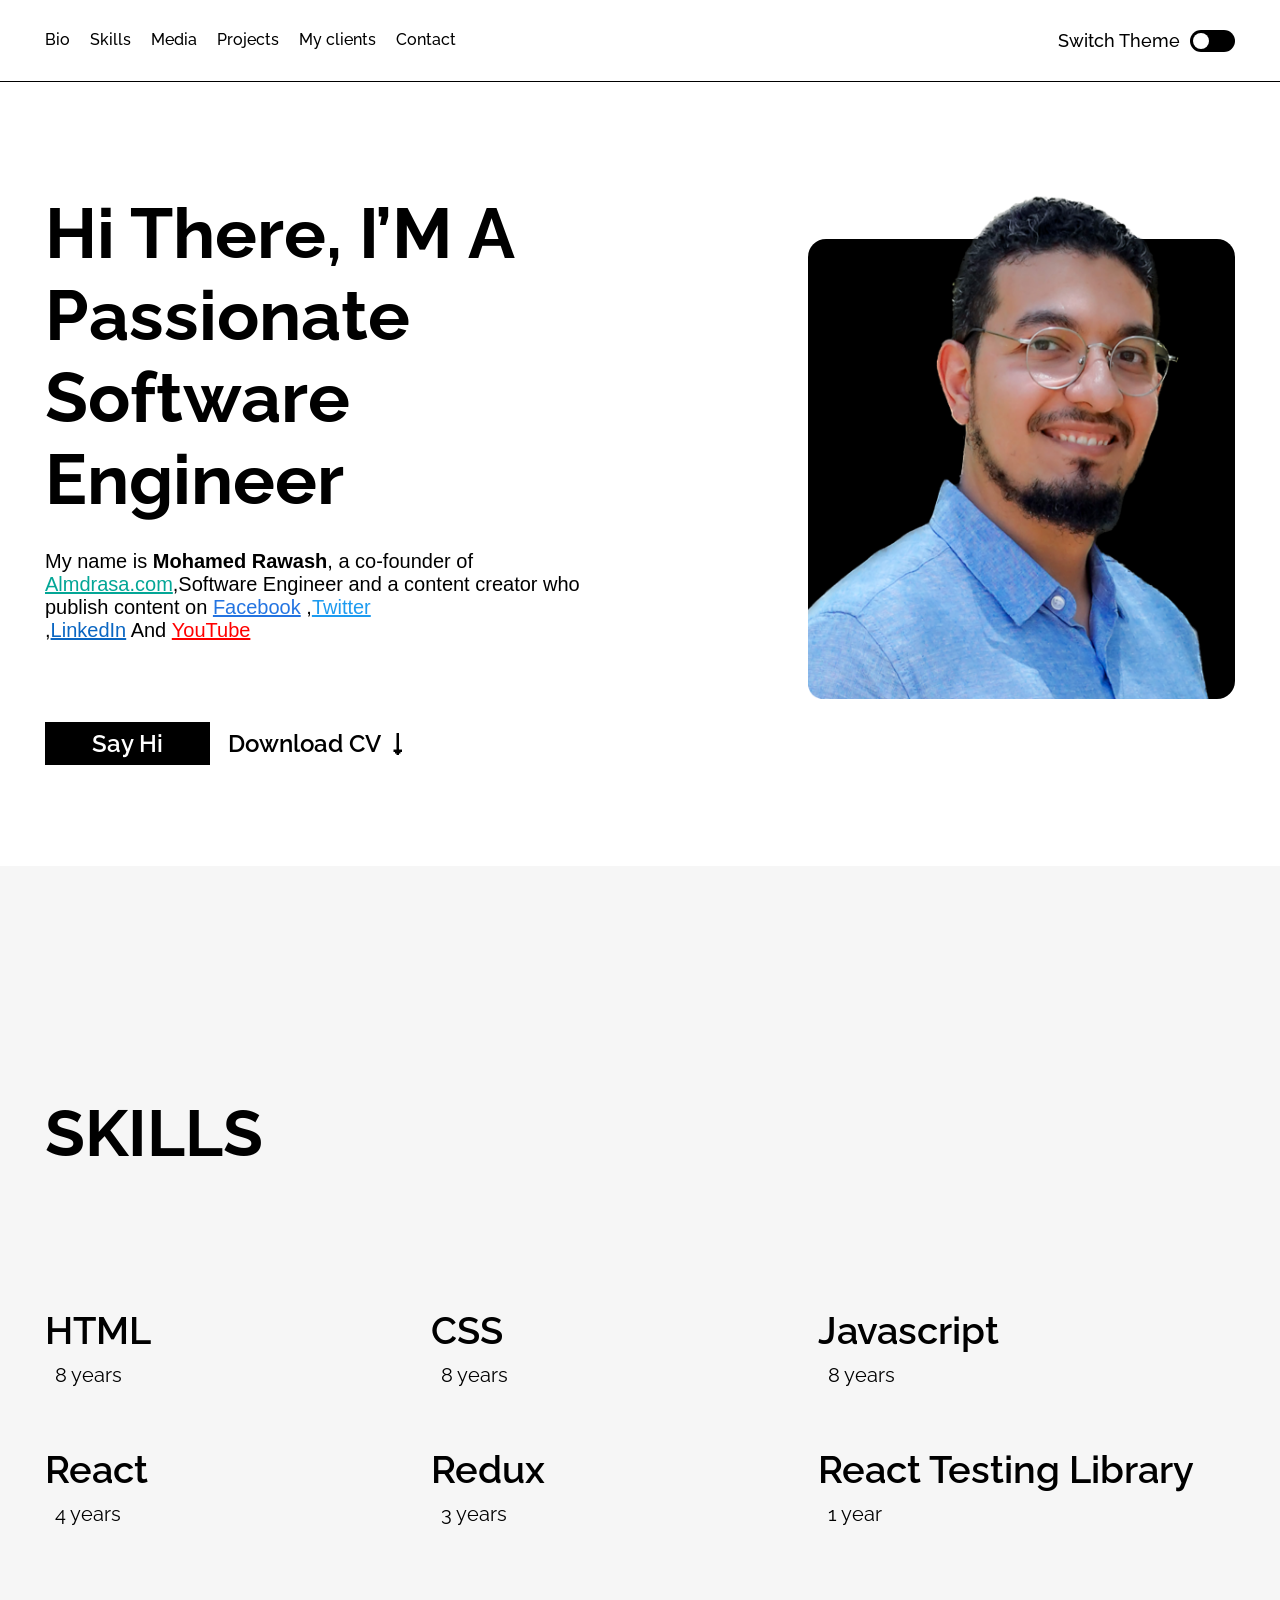
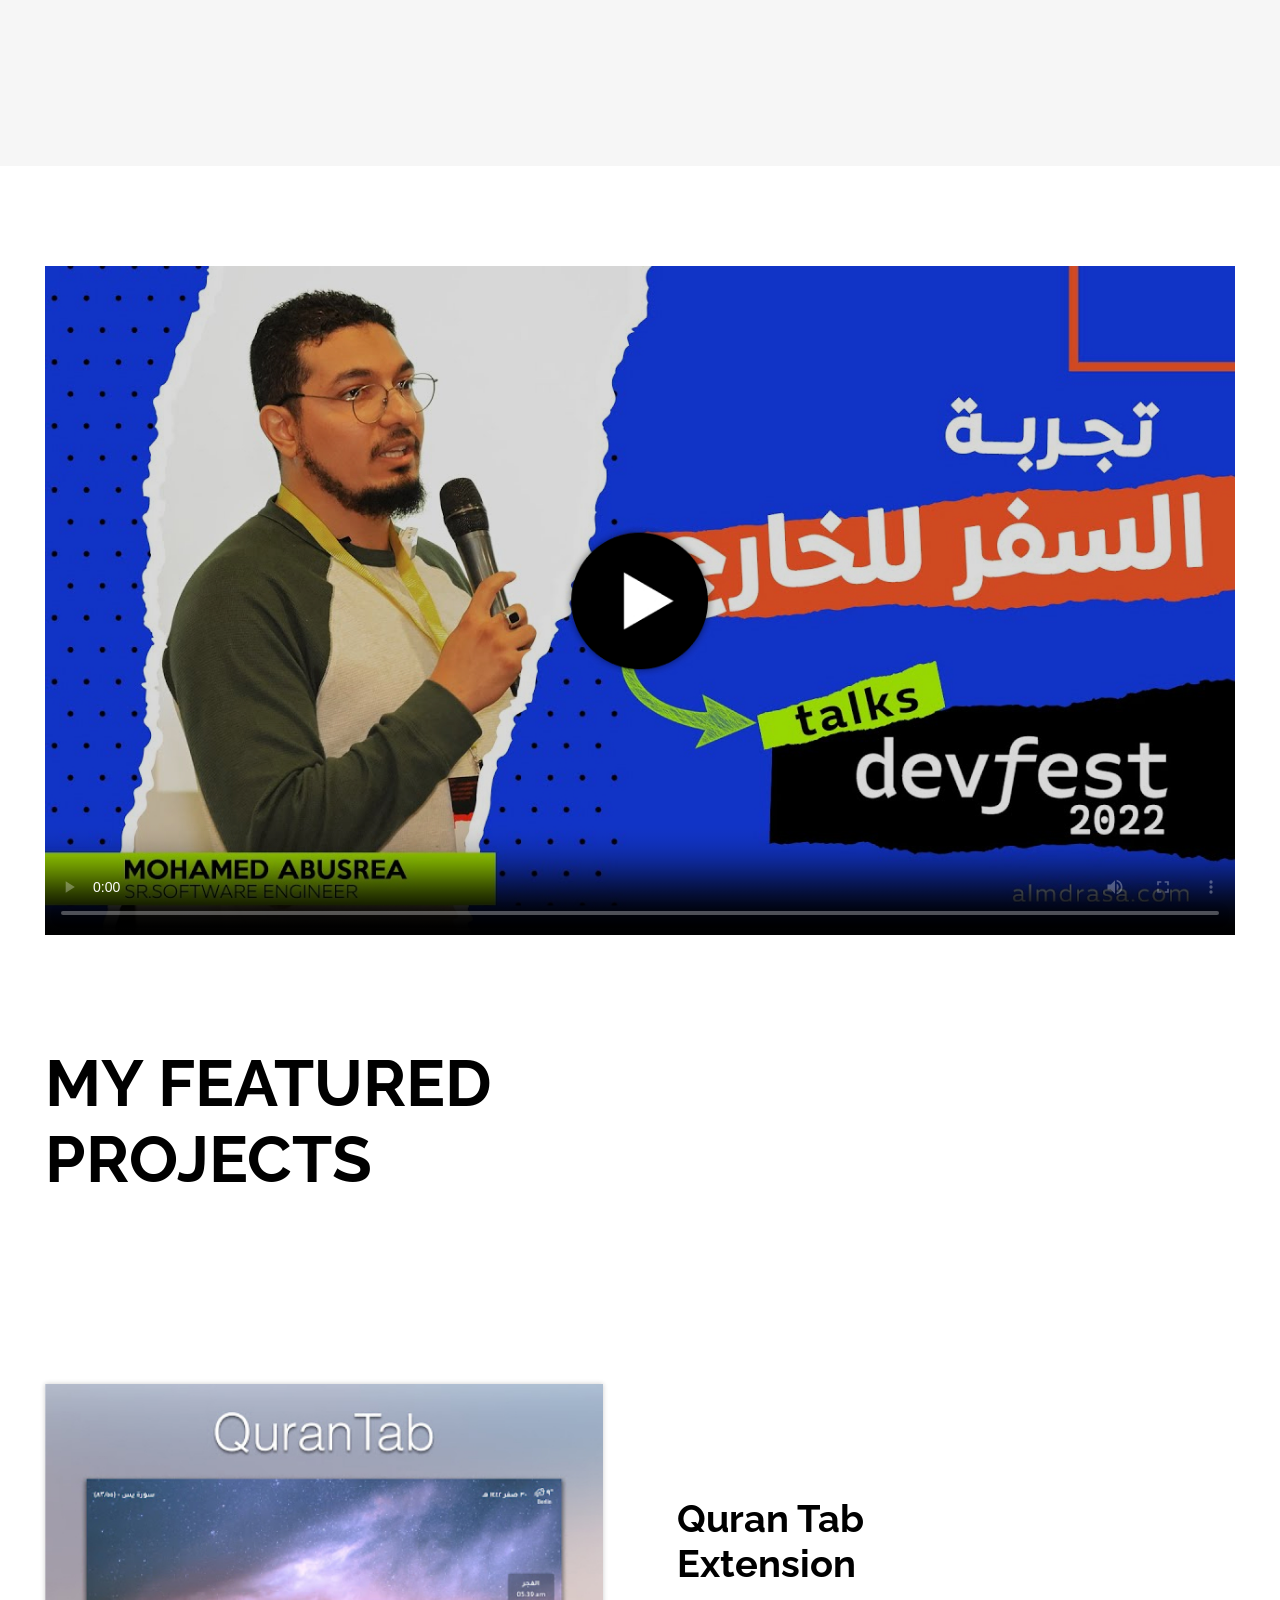
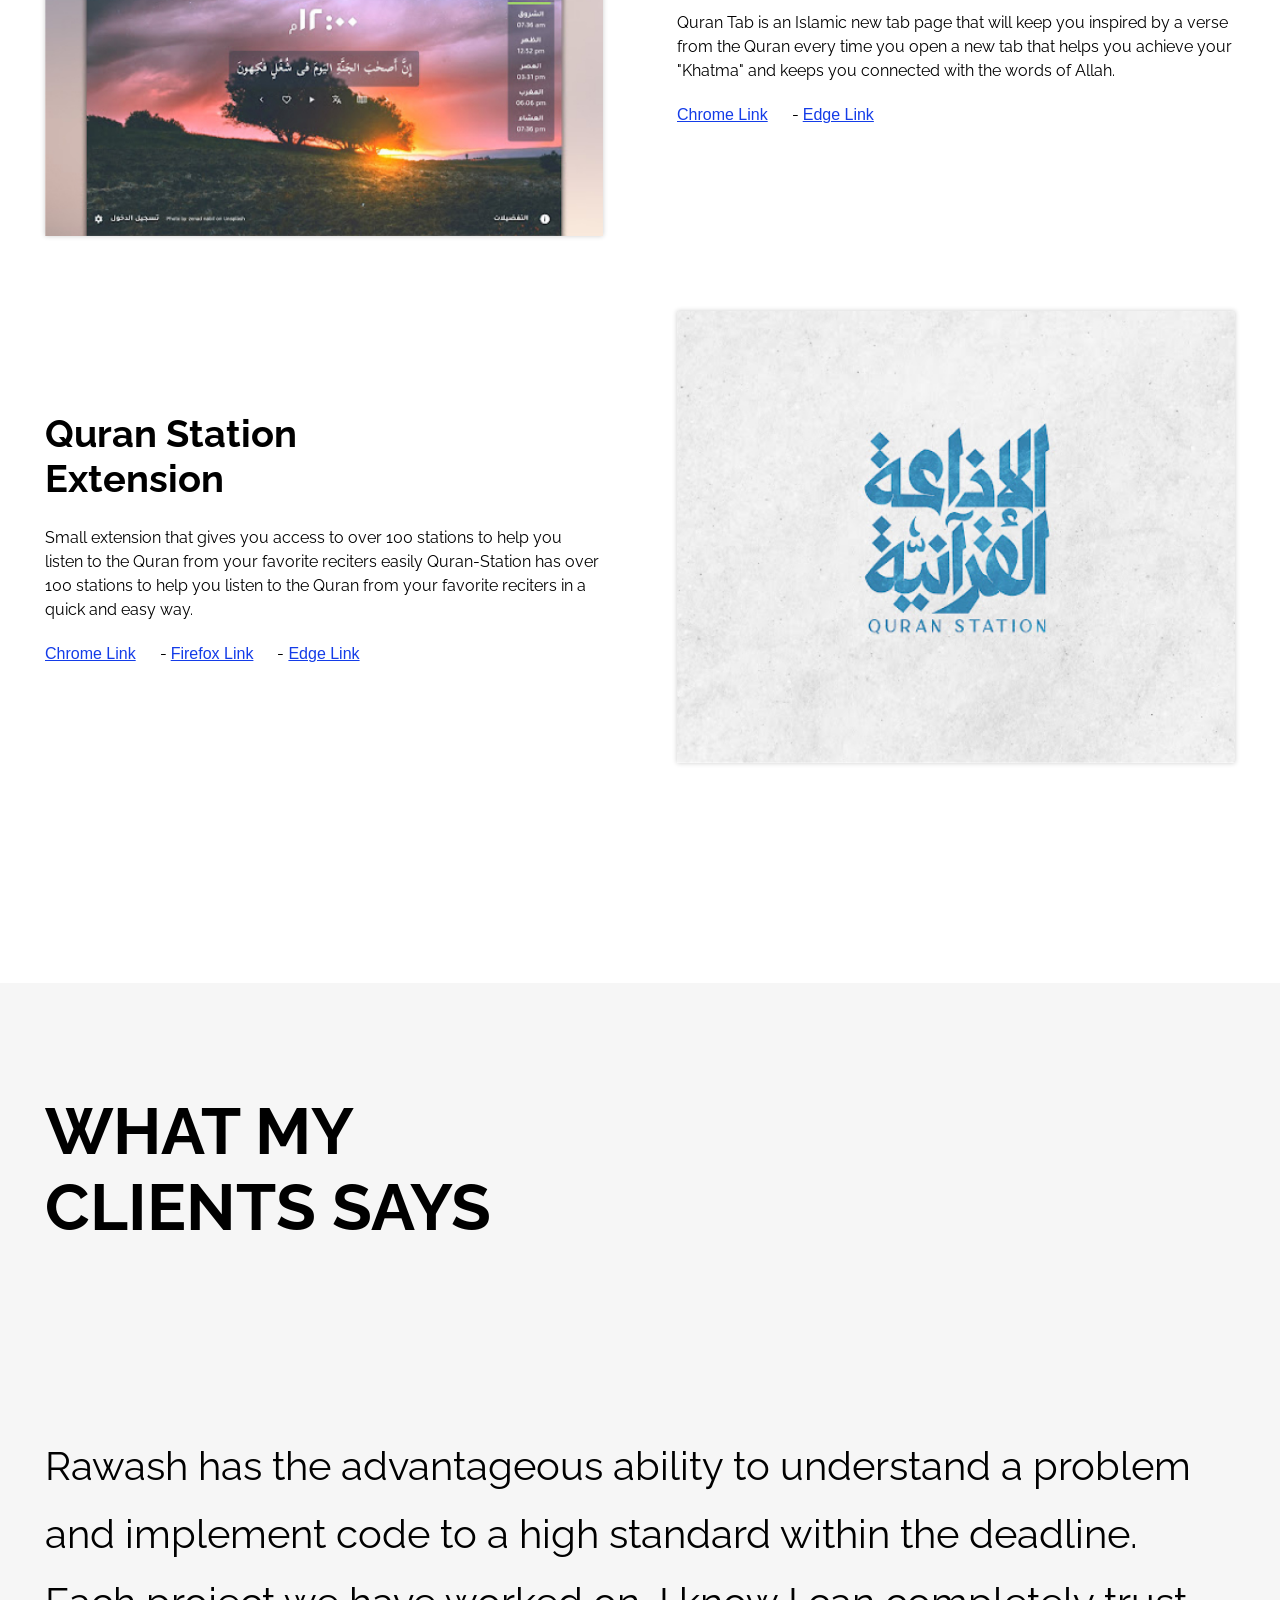
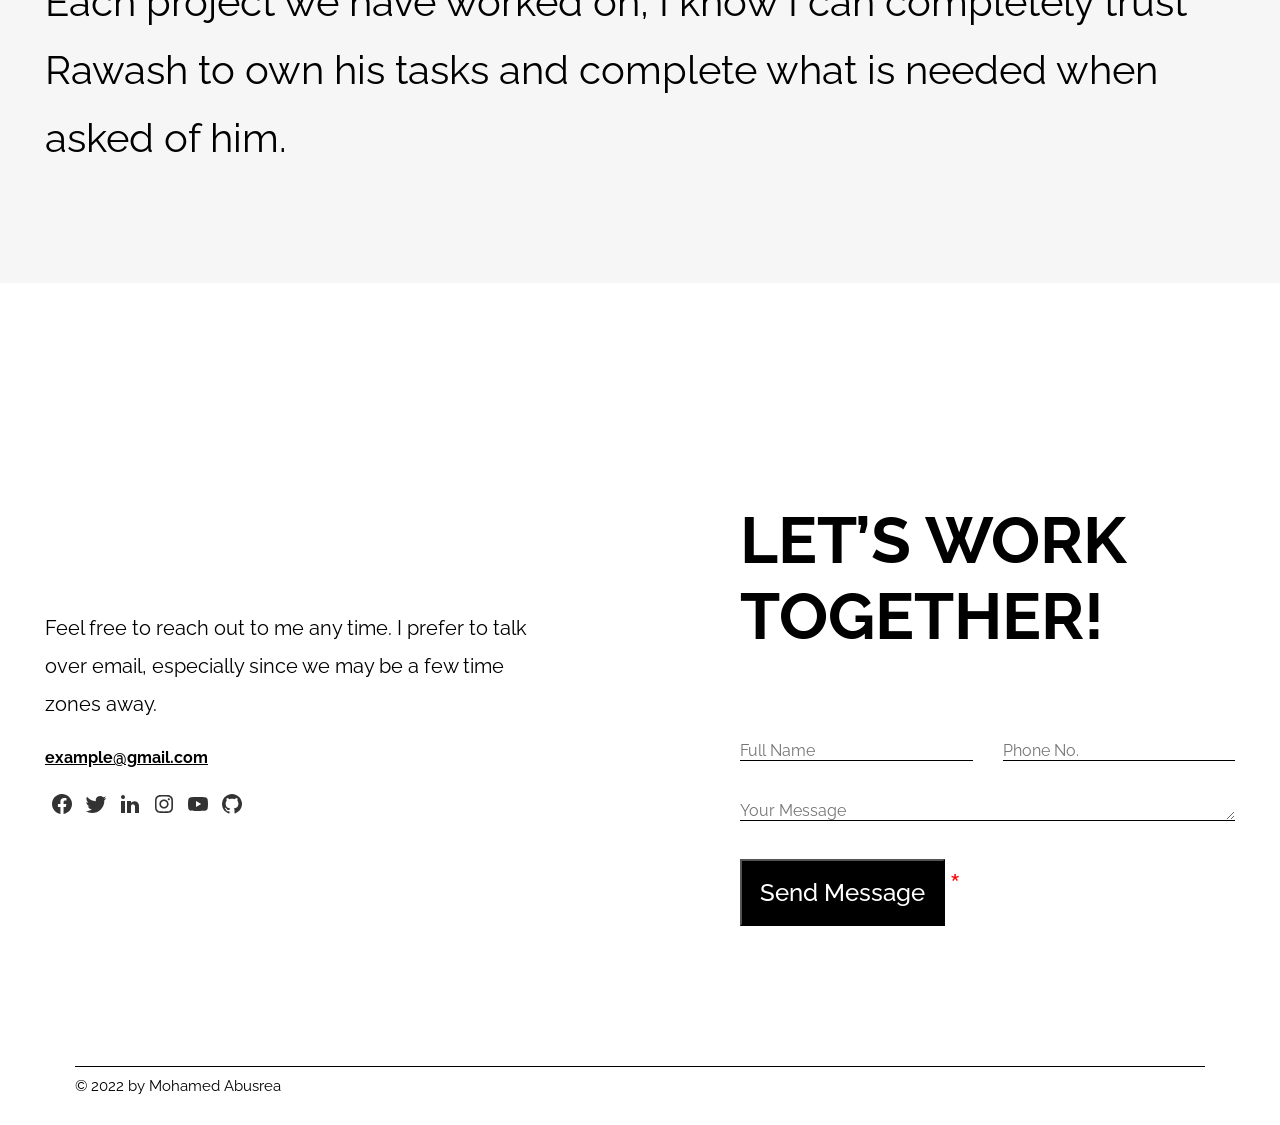
==== index.html @ 357a0545 "initialization" ====
<!doctype html>
<html lang="en">
  <head>
    <meta charset="UTF-8" />
    <meta name="viewport" content="width=device-width, initial-scale=1.0" />
    <title>Mohamed Rawash</title>

    <link rel="preconnect" href="https://fonts.googleapis.com" />
    <link rel="preconnect" href="https://fonts.gstatic.com" crossorigin />
    <link
      href="https://fonts.googleapis.com/css2?family=Raleway:ital,wght@0,100..900;1,100..900&display=swap"
      rel="stylesheet" />
    <link rel="stylesheet" href="./styles/style.css" />
  </head>
  <body>
    <div class="container">
      <video class="video-loop" autoplay loop muted>
        <source src="./video-loop.mp4" type="video/mp4" />
      </video>
      <header class="header">
        <label for="menu" class="burger-menu">
          <div class="burger-menu__bar"></div>
          <div class="burger-menu__bar"></div>
          <div class="burger-menu__bar"></div>
        </label>
        <input type="checkbox" class="burger-menu__checkbox" id="menu" />
        <nav class="navigation">
          <ul class="navigation__list">
            <li>
              <a href="#bio" class="navigation__link navigation__bio">Bio</a>
            </li>
            <li>
              <a href="#skills" class="navigation__link navigation__skills"
                >Skills</a
              >
            </li>
            <li>
              <a href="#media" class="navigation__link navigation__media"
                >Media</a
              >
            </li>
            <li>
              <a href="#Projects" class="navigation__link navigation__Projects"
                >Projects</a
              >
            </li>
            <li>
              <a href="#clients" class="navigation__link navigation__clients"
                >My clients</a
              >
            </li>
            <li>
              <a href="#contact" class="navigation__link navigation__contact"
                >Contact</a
              >
            </li>
          </ul>
        </nav>
        <div class="toggle">
          <h3 class="toggle__title">Switch Theme</h3>
          <input
            type="checkbox"
            name="toggle checkbox"
            id="toggle"
            class="toggle__checkbox" />
          <label
            for="toggle"
            class="toggle__label toggle__label--dark toggle__label--light"></label>
        </div>
      </header>
      <section class="bio section" id="bio">
        <div class="bio__data">
          <h1 class="bio__heading">
            Hi There, I’M A Passionate Software Engineer
          </h1>
          <p class="bio__objective">
            My name is <span class="bio__name">Mohamed Rawash</span>, a
            co-founder of
            <a
              href="https://almdrasa.com/"
              class="bio__almdrasa"
              target="_blank"
              >Almdrasa.com</a
            >,Software Engineer and a content creator who publish content on
            <a
              href="https://www.facebook.com/m.abusrea"
              class="bio__facebook"
              target="_blank"
              >Facebook</a
            >
            ,<a
              href="https://x.com/mohamed_abusrea"
              class="bio__twitter"
              target="_blank"
              >Twitter</a
            >
            <br />
            ,<a
              href="https://www.linkedin.com/in/mohamedabusrea/"
              class="bio__linkedin"
              target="_blank"
              >LinkedIn</a
            >
            And
            <a
              href="https://www.youtube.com/@FathyAndAbusrea"
              class="bio__youtube"
              target="_blank"
              >YouTube</a
            >
          </p>

          <a href="#contact" class="bio__links Say-Hi-link">Say Hi</a>
          <a
            href="./mohamedAbusreaResume.pdf"
            class="bio__links Download-link"
            target="_blank"
            >Download CV <span class="bio__arrow">⭣</span></a
          >
        </div>
        <div class="bio__pic-content">
          <img
            src="./images/personal-pic.png"
            alt="image of Mohamed Rawash"
            class="bio__pic" />
        </div>
      </section>

      <section class="skills section section--with-bg" id="skills">
        <h2 class="h2-heading">Skills</h2>
        <ul class="skills__list">
          <li class="skills__item">
            <h2 class="skills__title">HTML</h2>
            <span class="skills__years">8 years</span>
          </li>
          <li class="skills__item">
            <h2 class="skills__title">CSS</h2>
            <span class="skills__years">8 years</span>
          </li>
          <li class="skills__item">
            <h2 class="skills__title">Javascript</h2>
            <span class="skills__years">8 years</span>
          </li>
          <li class="skills__item">
            <h2 class="skills__title">React</h2>
            <span class="skills__years">4 years</span>
          </li>
          <li class="skills__item">
            <h2 class="skills__title">Redux</h2>
            <span class="skills__years">3 years</span>
          </li>
          <li class="skills__item">
            <h2 class="skills__title">React Testing Library</h2>
            <span class="skills__years">1 year</span>
          </li>
        </ul>
      </section>
      <section class="section media section" id="media">
        <video class="media__video" poster="./images/thumbnail.jpg" controls>
          <source src="./video.mp4" type="video/mp4" />
        </video>
      </section>
      <section class="Projects section" id="Projects">
        <h2 class="h2-heading">
          MY FEATURED <br />
          PROJECTS
        </h2>
        <div class="Projects__main">
          <img
            class="Projects__img"
            src="./images/project-1.jpg"
            alt="Quraan Tab Extention" />
          <div class="Projects__data">
            <h2 class="h3-heading">
              Quran Tab <br />
              Extension
            </h2>
            <p class="Projects__description">
              Quran Tab is an Islamic new tab page that will keep you inspired
              by a verse from the Quran every time you open a new tab that helps
              you achieve your "Khatma" and keeps you connected with the words
              of Allah.
            </p>
            <a
              href="https://bit.ly/qt-chrome"
              class="Projects__link"
              target="_blank"
              >Chrome Link</a
            >
            <span>-</span>
            <a
              href="https://bit.ly/qt-edge"
              class="Projects__link"
              target="_blank"
              >Edge Link</a
            >
          </div>

          <div class="Projects__data">
            <h2 class="h3-heading">
              Quran Station <br />
              Extension
            </h2>
            <p class="Projects__description">
              Small extension that gives you access to over 100 stations to help
              you listen to the Quran from your favorite reciters easily
              Quran-Station has over 100 stations to help you listen to the
              Quran from your favorite reciters in a quick and easy way.
            </p>
            <a
              href="https://bit.ly/qs-chrome"
              class="Projects__link"
              target="_blank"
              >Chrome Link</a
            >
            <span>-</span>
            <a
              href="https://addons.mozilla.org/en-US/firefox/addon/quran-station/"
              class="Projects__link"
              target="_blank"
              >Firefox Link</a
            >
            <span>-</span>
            <a
              href="https://bit.ly/quran-station-edge"
              class="Projects__link"
              target="_blank"
              >Edge Link</a
            >
          </div>
          <img
            class="Projects__img"
            src="./images/project-2.jpg"
            alt="Quraan Station Extention" />
        </div>
      </section>
      <section id="clients" class="clients section section--with-bg">
        <h2 class="h2-heading">What My<br />Clients Says</h2>

        <div class="clients__opinions">
          <div class="clients__wrapper">
            <p class="clients__opinion">
              Rawash has the advantageous ability to understand a problem and
              implement code to a high standard within the deadline. Each
              project we have worked on, I know I can completely trust Rawash to
              own his tasks and complete what is needed when asked of him.
            </p>
            <p class="clients__opinion">
              Mohamed will patiently listen to you and give you his own Ideas as
              well, and in the end, he comes up with something completely
              different from what you’re expecting, but the good news is, you’ll
              always love it.
            </p>
            <p class="clients__opinion">
              I had a chance to work closely with Mohamed as a direct manager
              from hist first day at DeliveryHero until my last day there
              (6+months). Mohamed's biggest strengths that I admire are taking
              initiatives on personal and team level, and driving them.
            </p>
          </div>
        </div>
      </section>
      <section id="contact" class="contact section">
        <div>
          <p class="contact__description">
            Feel free to reach out to me any time. I prefer to talk over email,
            especially since we may be a few time zones away.
          </p>
          <a href="mailto:example@gmail.com" class="contact__email"
            >example@gmail.com</a
          >

          <div class="contact__socials">
            <a
              href="https://www.facebook.com/m.abusrea"
              class="contact__social facebook"
              target="_blank">
              <img
                src="./images/brand/facebook.svg"
                alt="icon of facebook" /></a
            ><a
              href="https://x.com/mohamed_abusrea"
              class="contact__social twitter"
              target="_blank">
              <img src="./images/brand/twitter.svg" alt="icon of twitter" /></a
            ><a
              href="https://www.linkedin.com/in/mohamedabusrea/"
              class="contact__social linkedin"
              target="_blank">
              <img
                src="./images/brand/LinkedIn.svg"
                alt="icon of Linked in" /></a
            ><a href="" class="contact__social instagram" target="_blank">
              <img
                src="./images/brand/instagram.svg"
                alt="icon of instagram" /></a
            ><a
              href="https://www.youtube.com/@FathyAndAbusrea"
              class="contact__social youtube"
              target="_blank">
              <img src="./images/brand/youtube.svg" alt="icon of youtube" /></a
            ><a href="" class="contact__social github" target="_blank">
              <img src="./images/brand/github.svg" alt="icon of github" />
            </a>
          </div>
        </div>
        <div class="contact__formContent">
          <h2 class="h2-heading">Let’s Work<br />Together!</h2>
          <form action="result.html">
            <div class="contact__inputs">
              <input
                class="contact__input"
                type="text"
                placeholder="Full Name"
                required
                name="fullname" />
              <input
                class="contact__input"
                type="tel"
                placeholder="Phone No."
                pattern="[0-9]{3}-[0-9]{2}-[0-9]{3}"
                required
                name="telephone" />
            </div>
            <textarea
              class="contact__input contact__textarea"
              name="description"
              id="description"
              rows="1"
              placeholder="Your Message"
              required></textarea>
            <input class="contact__button" type="submit" value="Send Message" />
          </form>
        </div>
      </section>
      <footer class="footer">© 2022 by Mohamed Abusrea</footer>
    </div>
  </body>
</html>
---- styles/style.css ----
:root{font-size:62.5%;--container-width: 119rem;--gutter: 2rem;--color-black: #000;--color-white: #fff;--color-blue: #2374e1;--color-light-blue: #1d9bf0;--color-dark-blue: #0a66c2;--color-darker-blue: #143ce8;--color-red: #ff0000;--color-green: #03a696;--color-grey: #f6f6f6;--color-dark-green: #42959b;--color-background: var(--color-white);--color-text: var(--color-black);--color-box-img: var(--color-black);--color-link-bg: var(--color-black);--color-input-border: var(--color-black);--font-family-raleway: "Raleway", sans-serif;--font-family-poppins: "Poppins", sans-serif;--font-weight-regular: 400;--font-weight-medium: 500;--font-weight-semi-bold: 600;--font-weight-bold: 700;--font-size-70: 7rem;--font-size-65: 6.5rem;--font-size-40: 4rem;--font-size-38: 3.8rem;--font-size-24: 2.4rem;--font-size-22: 2.2rem;--font-size-20: 2rem;--font-size-18: 1.8rem;--font-size-15: 1.5rem;--transition-timing: 0.3s}*{margin:0;padding:0;font:inherit}*,*::before,*::after{box-sizing:border-box}a{color:inherit;display:inline-block}button{background-color:rgba(0,0,0,0);border:none;cursor:pointer;border:0}ol,ul{list-style:none}html{scroll-behavior:smooth;scroll-padding-top:11rem}body,[type=submit]{font-size:1.6rem;font-family:var(--font-family-raleway);background-color:var(--color-background);color:var(--color-text)}.container{display:grid;row-gap:11rem;margin:0 auto;max-width:calc(var(--container-width) + var(--gutter)*2);padding-inline:var(--gutter)}.video-loop{position:fixed;top:0;left:0;min-width:100%;min-height:100%;opacity:.08;z-index:-1}.section{display:grid;grid-template-columns:repeat(2, auto);align-items:start;row-gap:10rem}.section--with-bg{padding:11rem 0;margin:11rem 0}.section--with-bg::before{content:"";position:absolute;height:100%;width:100vw;background-color:var(--color-grey);justify-self:center;z-index:-1}.h2-heading{font-size:var(--font-size-65);font-weight:var(--font-weight-bold);grid-column:1/-1;margin-bottom:8.7rem;text-transform:uppercase}.h3-heading{font-size:var(--font-size-38);font-weight:var(--font-weight-bold);margin-bottom:2.5rem}.header{position:sticky;top:0;padding:3rem 0;display:flex;justify-content:center;z-index:1}.header::before{content:"";position:absolute;width:100vw;height:100%;top:0;border-bottom:.1rem solid var(--color-input-border);background-color:var(--color-background);z-index:-1}.navigation{transition:var(--transition-timing)}.navigation__list{display:flex;gap:2rem}.navigation__link:link,.navigation__link:visited{text-decoration:none;color:var(--color-text);font-weight:var(--font-weight-medium)}.navigation__link:hover,.navigation__link:active{text-decoration:underline;color:var(--color-text)}.container:has(#bio:target) .navigation__bio,.container:has(#skills:target) .navigation__skills,.container:has(#media:target) .navigation__media,.container:has(#Projects:target) .navigation__Projects,.container:has(#clients:target) .navigation__clients,.container:has(#contact:target) .navigation__contact{color:var(--color-blue);font-weight:var(--font-weight-bold);text-decoration:underline}.burger-menu__checkbox{display:none}.toggle{display:flex;gap:1rem;margin-left:auto}.toggle__title{font-size:var(--font-size-18);font-weight:var(--font-weight-medium)}.toggle__checkbox{display:none}.toggle__label{background-color:var(--color-black);position:relative;display:block;border-radius:1.5rem;width:4.5rem;height:2.2rem;cursor:pointer;padding:.3rem .4rem;transition:.3s}.toggle__label::after{content:"";display:block;position:absolute;width:1.6rem;height:1.6rem;border-radius:50%;background-color:var(--color-white);top:.3rem;left:.3rem;transition:.3s}.toggle__checkbox:checked+.toggle__label{background-color:var(--color-dark-green)}.toggle__checkbox:checked+.toggle__label::after{transform:translateX(2.1rem);background-color:var(--color-green)}.bio{gap:7.4rem;grid-template-columns:repeat(2, 1fr)}.bio__heading{font-size:var(--font-size-70);font-weight:var(--font-weight-bold)}.bio__objective{font-weight:var(--font-weight-regular);font-family:var(--font-family-poppins);font-size:var(--font-size-20);margin:3rem 0 8rem}.bio__name{font-weight:var(--font-weight-semi-bold)}.bio__almdrasa{color:var(--color-green)}.bio__facebook{color:var(--color-blue)}.bio__linkedin{color:var(--color-dark-blue)}.bio__twitter{color:var(--color-light-blue)}.bio__youtube{color:var(--color-red)}.bio__links{font-size:2.4rem;font-weight:var(--font-weight-semi-bold);text-decoration:none}.Say-Hi-link{background-color:var(--color-link-bg);color:var(--color-white);padding:.7rem 4.7rem}.Download-link{padding:.7rem 0rem;margin-inline-start:1.4rem}@keyframes jump{0%{transform:translateY(0.5rem)}35%{transform:translateY(-0.5rem)}70%{transform:translateY(0)}100%{transform:translateY(0)}}.bio__arrow{display:inline-block;animation:jump 1s infinite alternate ease-in-out}.bio__pic-content{display:flex;position:relative;align-items:flex-end;justify-self:end}.bio__pic-content::before{content:"";position:absolute;background-color:var(--color-box-img);width:100%;height:46rem;border-radius:1.8rem;z-index:-1}.bio__pic{width:42.7rem}.skills__list{display:grid;grid-template-columns:repeat(3, 1fr);row-gap:5rem}.skills__title{font-size:var(--font-size-38);font-weight:var(--font-weight-semi-bold)}.skills__years{display:inline-block;font-size:var(--font-size-20);margin:1rem}.skills{row-gap:5rem;align-items:center}.media{align-items:center;justify-content:center}.media__video{max-width:100%}.Projects__main{display:grid;grid-template-columns:repeat(2, 1fr);-moz-column-gap:7.4rem;column-gap:7.4rem;row-gap:7.5rem}.Projects__img{box-shadow:0 0 .5rem rgba(0,0,0,.2);max-width:100%}.Projects__data{align-self:center}.Projects__description{line-height:1.5}.Projects__link{font-family:var(--font-family-poppins);font-weight:var(--font-weight-medium);color:var(--color-darker-blue);margin-top:2.3rem}.Projects__link::after{content:"";display:inline-block;height:1.4rem;width:1.4rem;background-image:url(./images/external-icon.png);background-size:contain;margin-left:.6rem}.clients{align-items:center}.clients__opinions{grid-column:1/-1;font-size:var(--font-size-40);line-height:1.7}.clients__wrapper{display:flex;overflow-x:auto;scroll-snap-type:x mandatory}.clients__opinion{flex-basis:100%;flex-shrink:0;scroll-snap-align:start}.contact{grid-template-columns:repeat(2, 1fr);-moz-column-gap:20rem;column-gap:20rem;align-items:center}.contact__description{font-size:var(--font-size-20);line-height:1.9}.contact__email{font-weight:var(--font-weight-bold);margin:2.5rem 0}.contact__social{transition:var(--transition-timing);margin:0 .5rem}.contact__social:hover{transform:scale(1.2)}.contact__inputs{display:flex;gap:3rem}.contact__input{border:0;outline:0;background:rgba(0,0,0,0);border-bottom:.1rem solid var(--color-input-border);flex:1}.contact__textarea{width:100%;margin-top:4rem}.contact__button{background-color:var(--color-link-bg);color:var(--color-white);padding:1.7rem 1.8rem;font-weight:var(--font-weight-medium);font-size:var(--font-size-24);margin-top:3.4rem}form:invalid::after{content:"*";font-size:var(--font-size-38);color:var(--color-red)}.footer{border-top:.1rem solid #000;margin:3rem;padding-top:1rem;font-size:var(--font-size-15)}html:has(.toggle__checkbox:checked){--color-background: var(--color-black);--color-text: var(--color-white);--color-box-img: var(--color-green);--color-link-bg: var(--color-green);--color-grey: #080808;--color-input-border: var(--color-white)}@media(max-width: 1000px){html{font-size:8px}.header::before{left:calc(var(--gutter)*-1);width:calc(100% + var(--gutter)*2)}}@media(max-width: 800px){.container{row-gap:8rem}.section{grid-template-columns:1fr}.bio__pic-content{grid-row:1;justify-self:center;margin-bottom:4rem}.skills__list{grid-template-columns:repeat(2, 1fr)}.Projects__main{grid-template-columns:1fr;row-gap:6rem;justify-items:center}.Projects__data:nth-of-type(2){order:1}.clients__opinions{font-size:var(--font-size-24)}.contact__formContent{order:-1}.header::before{left:calc(var(--gutter)*-1);width:calc(100% + var(--gutter)*2)}}@media(max-width: 500px){.header{padding:0}.header::before{z-index:0}.bio__pic{width:100%}.header::before{left:calc(var(--gutter)*-1);width:calc(100% + var(--gutter)*2)}.burger-menu{display:flex;flex-direction:column;cursor:pointer;gap:.75rem;z-index:0;align-self:center}.burger-menu__bar{height:.3rem;width:4.375rem;background-color:var(--color-text);transition:var(--transition-timing)}.header:has(.burger-menu__checkbox:checked) .burger-menu__bar:nth-child(1){transform:translateY(10px) rotate(40deg)}.header:has(.burger-menu__checkbox:checked) .burger-menu__bar:nth-child(2){opacity:0;visibility:hidden}.header:has(.burger-menu__checkbox:checked) .burger-menu__bar:nth-child(3){transform:translateY(-10px) rotate(-41deg)}.burger-menu__checkbox:checked+.navigation{top:100%;background-color:var(--color-grey)}.navigation{position:absolute;left:calc(var(--gutter)*-1);width:calc(100% + var(--gutter)*2);background-color:var(--color-background);top:0;padding:3rem 0;border-bottom:.1rem solid var(--color-text);z-index:-1}.navigation__list{justify-content:center}.toggle{padding:3rem 0;z-index:1}}/*# sourceMappingURL=style.css.map */
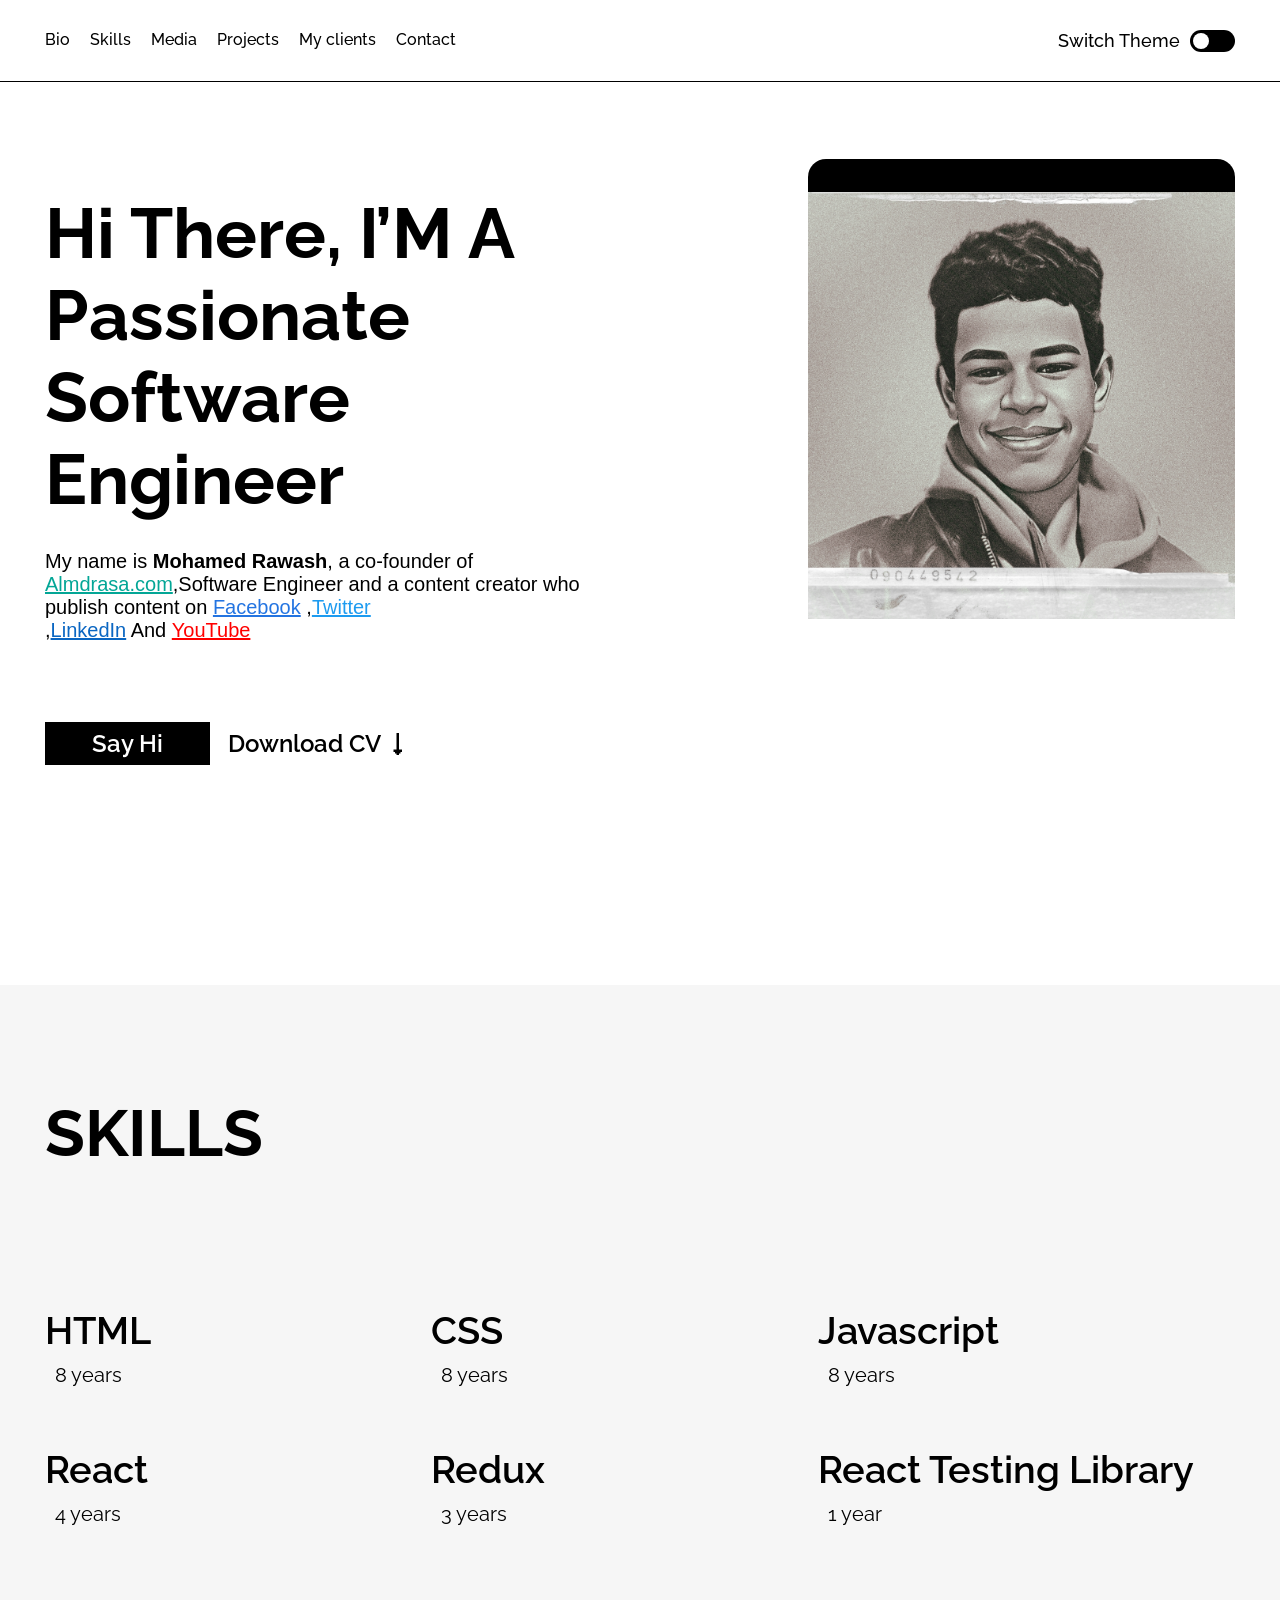
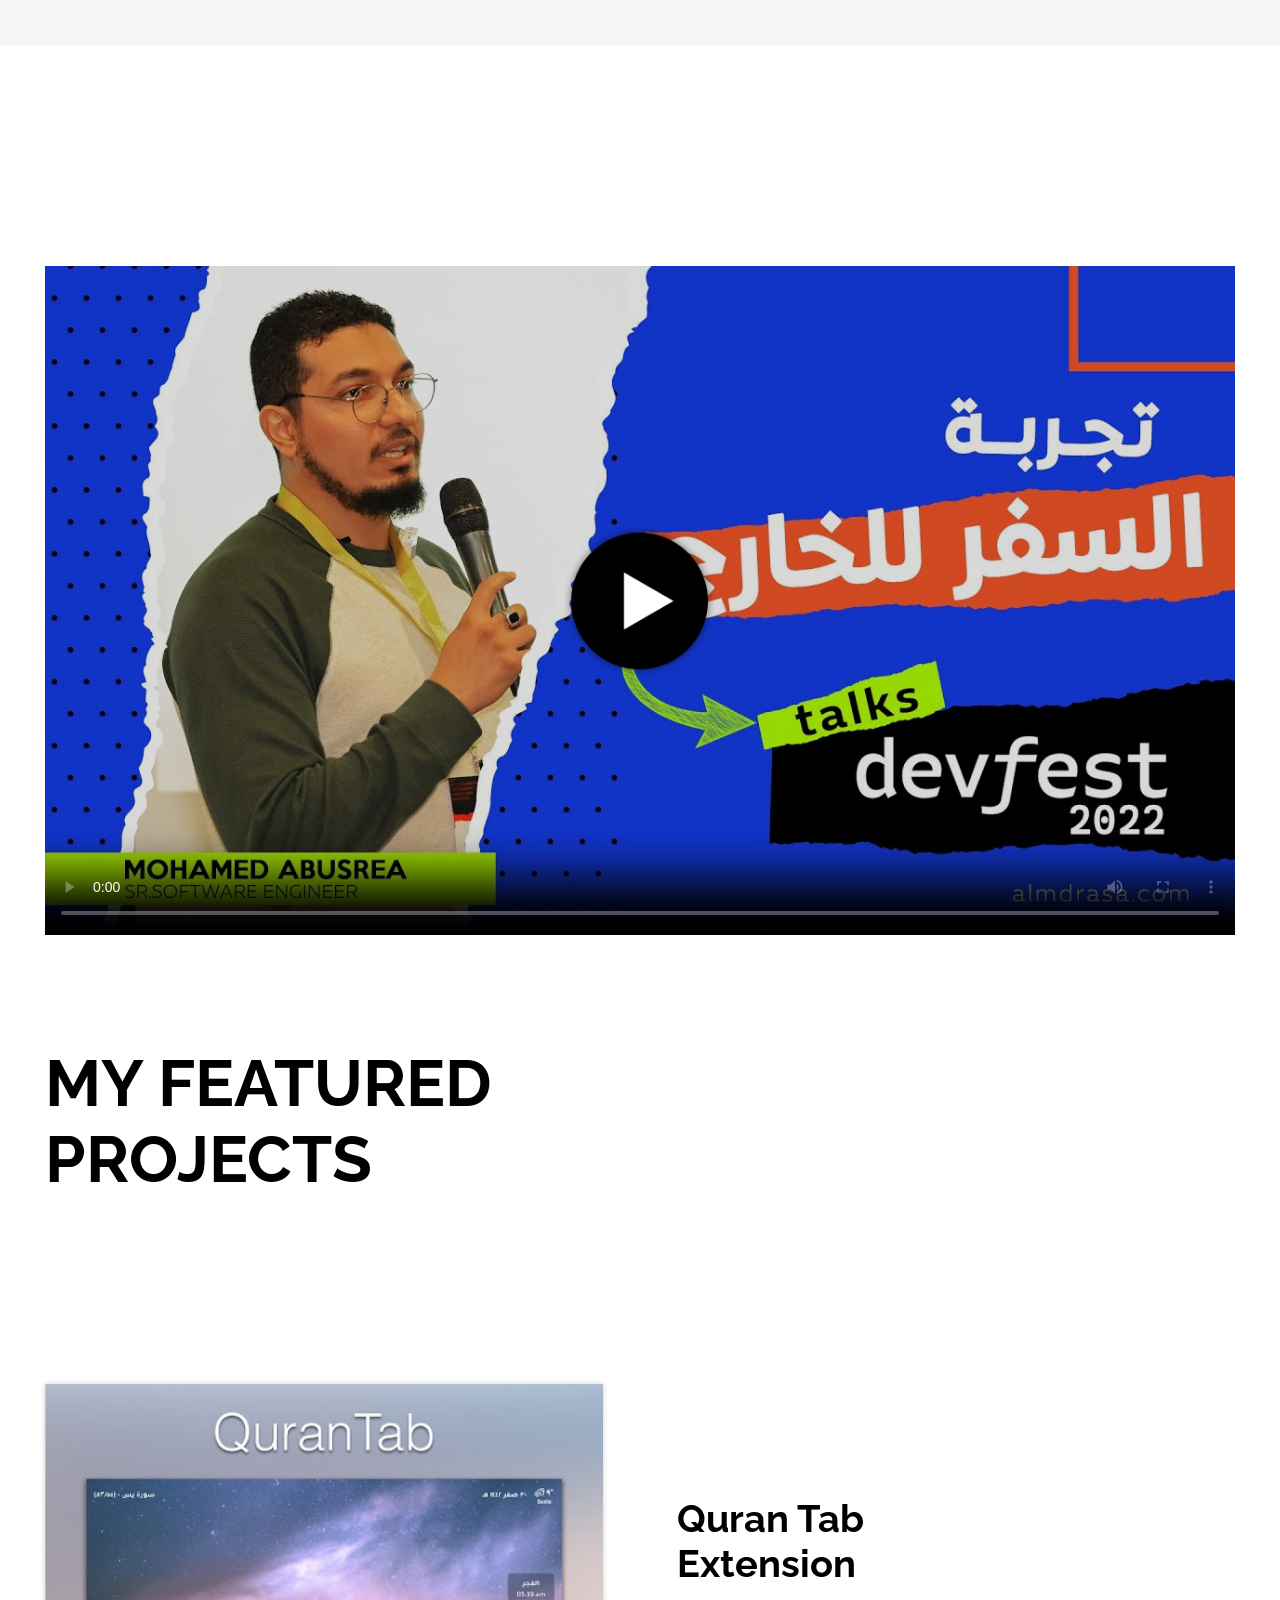
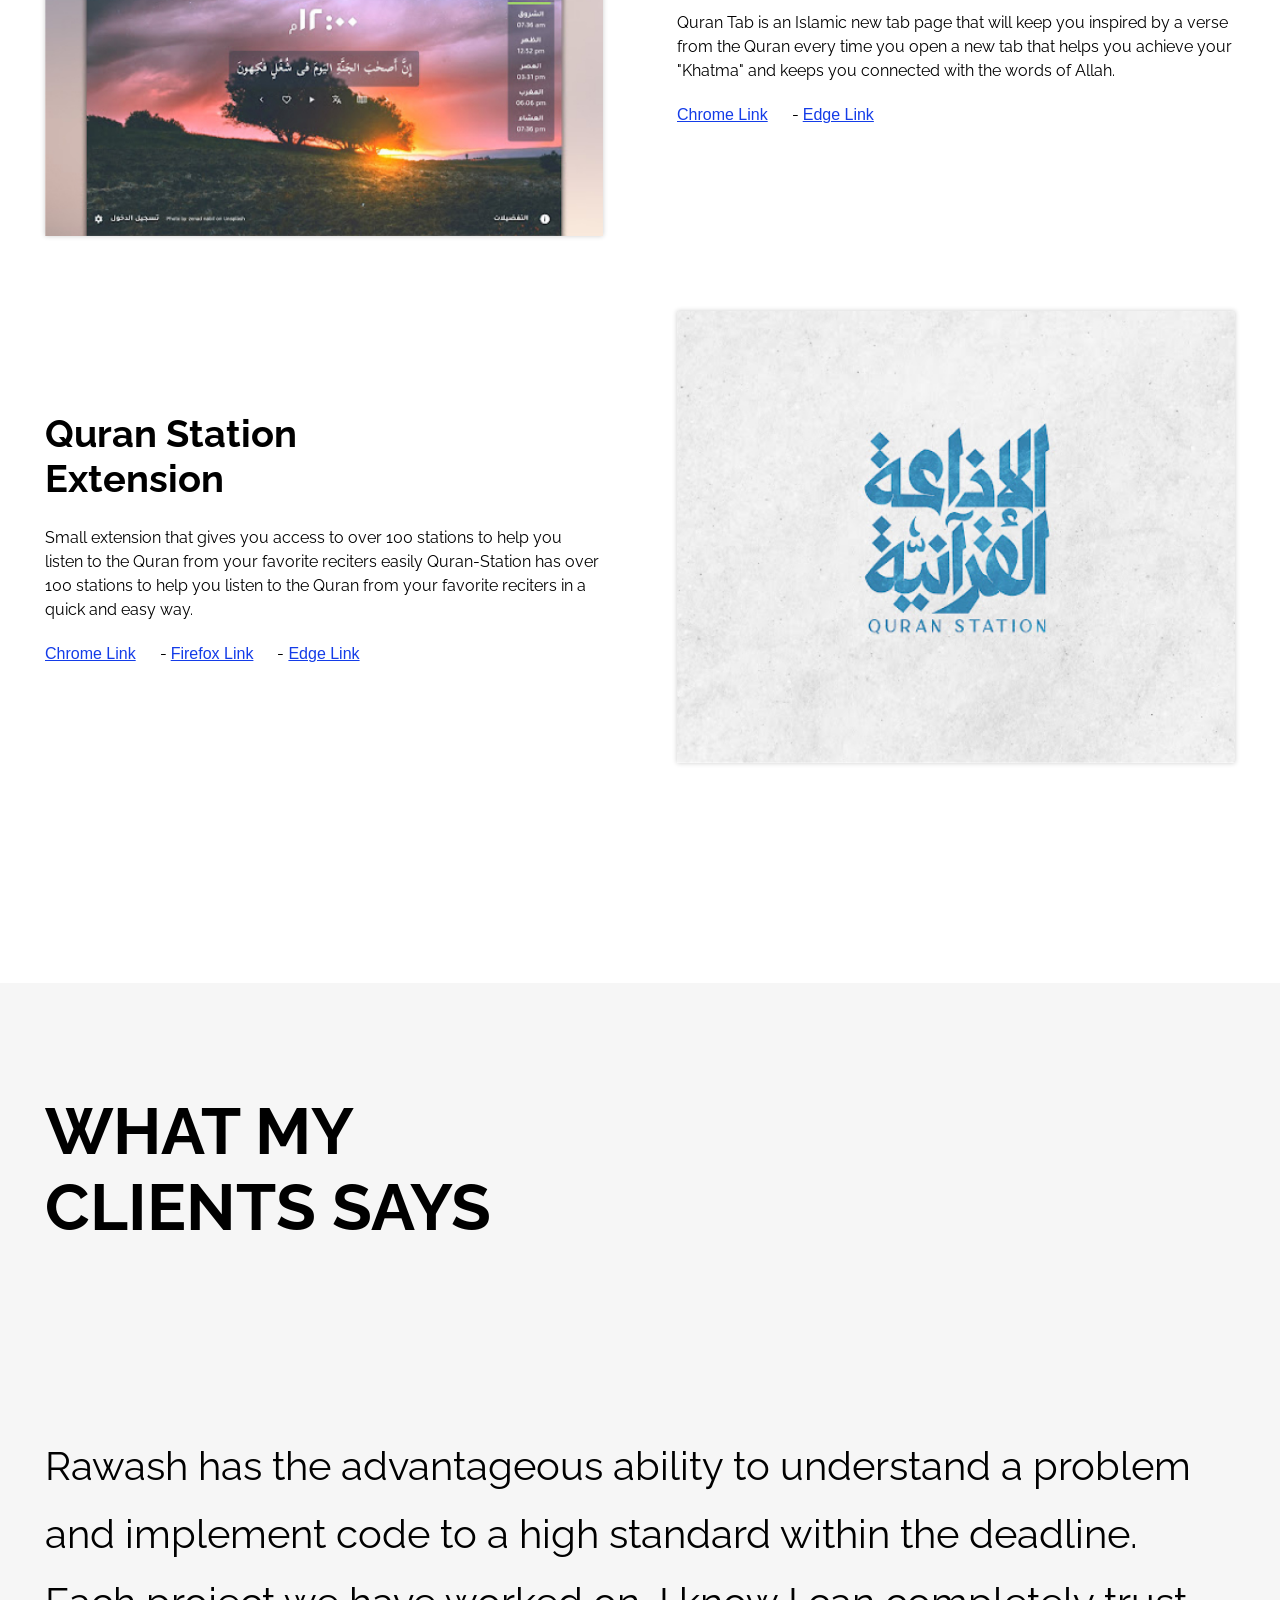
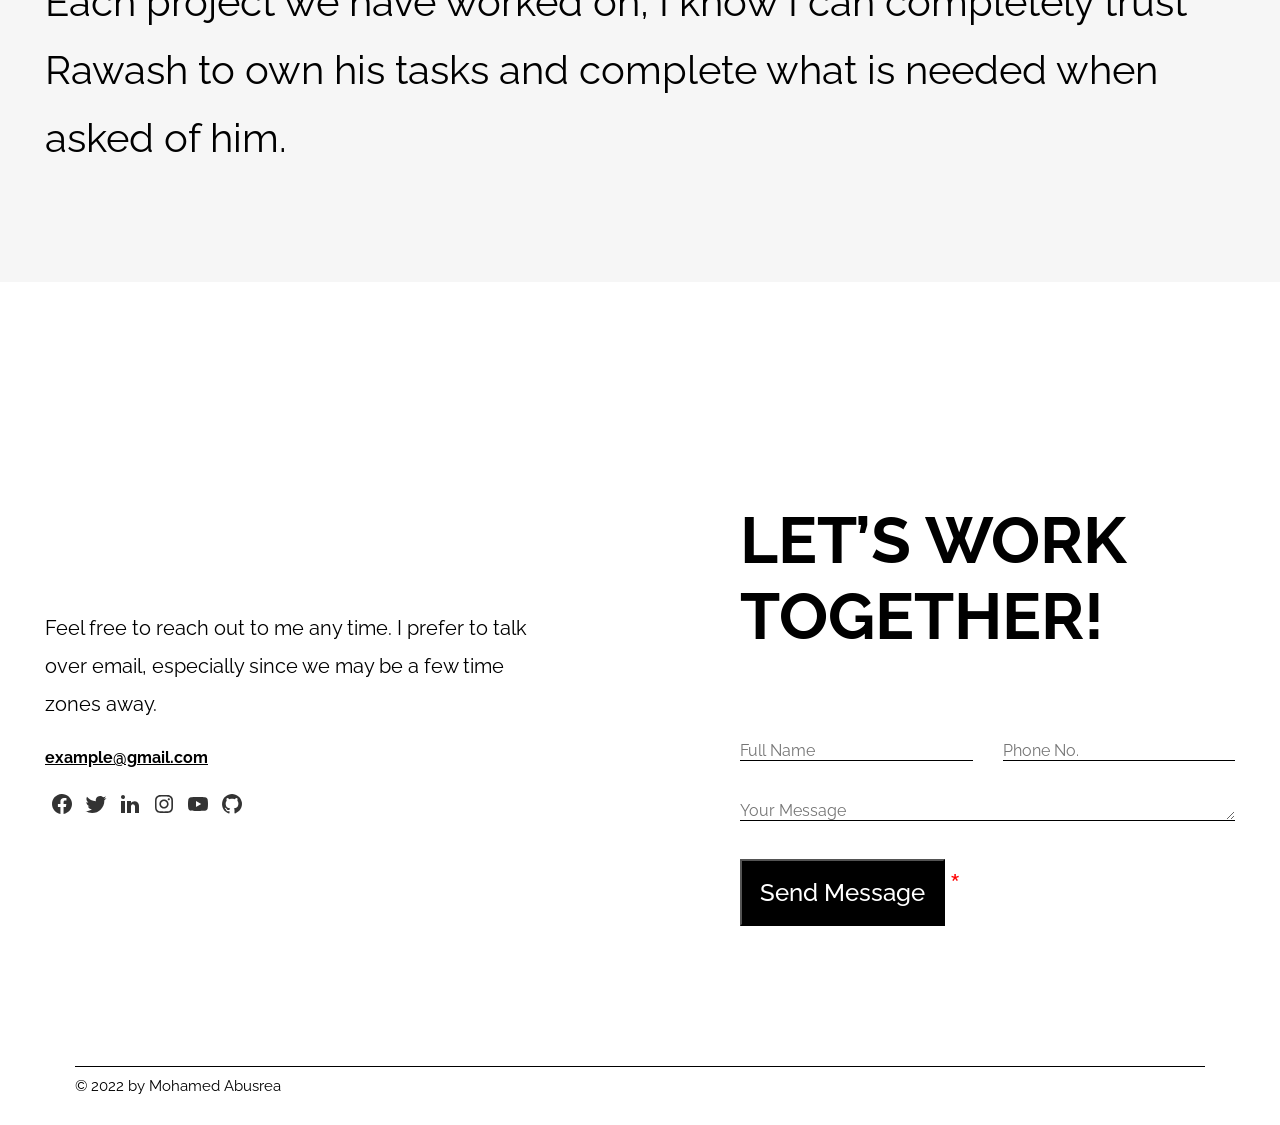
==== commit 5532c6b2: "Update index.html" ====
--- a/index.html
+++ b/index.html
@@ -120,7 +120,7 @@
         </div>
         <div class="bio__pic-content">
           <img
-            src="./images/personal-pic.png"
+            src="./images/Picsart_22-12-28_20-32-05-539.jpg"
             alt="image of Mohamed Rawash"
             class="bio__pic" />
         </div>
--- a/styles/style.css
+++ b/styles/style.css
@@ -1 +1 @@
-:root{font-size:62.5%;--container-width: 119rem;--gutter: 2rem;--color-black: #000;--color-white: #fff;--color-blue: #2374e1;--color-light-blue: #1d9bf0;--color-dark-blue: #0a66c2;--color-darker-blue: #143ce8;--color-red: #ff0000;--color-green: #03a696;--color-grey: #f6f6f6;--color-dark-green: #42959b;--color-background: var(--color-white);--color-text: var(--color-black);--color-box-img: var(--color-black);--color-link-bg: var(--color-black);--color-input-border: var(--color-black);--font-family-raleway: "Raleway", sans-serif;--font-family-poppins: "Poppins", sans-serif;--font-weight-regular: 400;--font-weight-medium: 500;--font-weight-semi-bold: 600;--font-weight-bold: 700;--font-size-70: 7rem;--font-size-65: 6.5rem;--font-size-40: 4rem;--font-size-38: 3.8rem;--font-size-24: 2.4rem;--font-size-22: 2.2rem;--font-size-20: 2rem;--font-size-18: 1.8rem;--font-size-15: 1.5rem;--transition-timing: 0.3s}*{margin:0;padding:0;font:inherit}*,*::before,*::after{box-sizing:border-box}a{color:inherit;display:inline-block}button{background-color:rgba(0,0,0,0);border:none;cursor:pointer;border:0}ol,ul{list-style:none}html{scroll-behavior:smooth;scroll-padding-top:11rem}body,[type=submit]{font-size:1.6rem;font-family:var(--font-family-raleway);background-color:var(--color-background);color:var(--color-text)}.container{display:grid;row-gap:11rem;margin:0 auto;max-width:calc(var(--container-width) + var(--gutter)*2);padding-inline:var(--gutter)}.video-loop{position:fixed;top:0;left:0;min-width:100%;min-height:100%;opacity:.08;z-index:-1}.section{display:grid;grid-template-columns:repeat(2, auto);align-items:start;row-gap:10rem}.section--with-bg{padding:11rem 0;margin:11rem 0}.section--with-bg::before{content:"";position:absolute;height:100%;width:100vw;background-color:var(--color-grey);justify-self:center;z-index:-1}.h2-heading{font-size:var(--font-size-65);font-weight:var(--font-weight-bold);grid-column:1/-1;margin-bottom:8.7rem;text-transform:uppercase}.h3-heading{font-size:var(--font-size-38);font-weight:var(--font-weight-bold);margin-bottom:2.5rem}.header{position:sticky;top:0;padding:3rem 0;display:flex;justify-content:center;z-index:1}.header::before{content:"";position:absolute;width:100vw;height:100%;top:0;border-bottom:.1rem solid var(--color-input-border);background-color:var(--color-background);z-index:-1}.navigation{transition:var(--transition-timing)}.navigation__list{display:flex;gap:2rem}.navigation__link:link,.navigation__link:visited{text-decoration:none;color:var(--color-text);font-weight:var(--font-weight-medium)}.navigation__link:hover,.navigation__link:active{text-decoration:underline;color:var(--color-text)}.container:has(#bio:target) .navigation__bio,.container:has(#skills:target) .navigation__skills,.container:has(#media:target) .navigation__media,.container:has(#Projects:target) .navigation__Projects,.container:has(#clients:target) .navigation__clients,.container:has(#contact:target) .navigation__contact{color:var(--color-blue);font-weight:var(--font-weight-bold);text-decoration:underline}.burger-menu__checkbox{display:none}.toggle{display:flex;gap:1rem;margin-left:auto}.toggle__title{font-size:var(--font-size-18);font-weight:var(--font-weight-medium)}.toggle__checkbox{display:none}.toggle__label{background-color:var(--color-black);position:relative;display:block;border-radius:1.5rem;width:4.5rem;height:2.2rem;cursor:pointer;padding:.3rem .4rem;transition:.3s}.toggle__label::after{content:"";display:block;position:absolute;width:1.6rem;height:1.6rem;border-radius:50%;background-color:var(--color-white);top:.3rem;left:.3rem;transition:.3s}.toggle__checkbox:checked+.toggle__label{background-color:var(--color-dark-green)}.toggle__checkbox:checked+.toggle__label::after{transform:translateX(2.1rem);background-color:var(--color-green)}.bio{gap:7.4rem;grid-template-columns:repeat(2, 1fr)}.bio__heading{font-size:var(--font-size-70);font-weight:var(--font-weight-bold)}.bio__objective{font-weight:var(--font-weight-regular);font-family:var(--font-family-poppins);font-size:var(--font-size-20);margin:3rem 0 8rem}.bio__name{font-weight:var(--font-weight-semi-bold)}.bio__almdrasa{color:var(--color-green)}.bio__facebook{color:var(--color-blue)}.bio__linkedin{color:var(--color-dark-blue)}.bio__twitter{color:var(--color-light-blue)}.bio__youtube{color:var(--color-red)}.bio__links{font-size:2.4rem;font-weight:var(--font-weight-semi-bold);text-decoration:none}.Say-Hi-link{background-color:var(--color-link-bg);color:var(--color-white);padding:.7rem 4.7rem}.Download-link{padding:.7rem 0rem;margin-inline-start:1.4rem}@keyframes jump{0%{transform:translateY(0.5rem)}35%{transform:translateY(-0.5rem)}70%{transform:translateY(0)}100%{transform:translateY(0)}}.bio__arrow{display:inline-block;animation:jump 1s infinite alternate ease-in-out}.bio__pic-content{display:flex;position:relative;align-items:flex-end;justify-self:end}.bio__pic-content::before{content:"";position:absolute;background-color:var(--color-box-img);width:100%;height:46rem;border-radius:1.8rem;z-index:-1}.bio__pic{width:42.7rem}.skills__list{display:grid;grid-template-columns:repeat(3, 1fr);row-gap:5rem}.skills__title{font-size:var(--font-size-38);font-weight:var(--font-weight-semi-bold)}.skills__years{display:inline-block;font-size:var(--font-size-20);margin:1rem}.skills{row-gap:5rem;align-items:center}.media{align-items:center;justify-content:center}.media__video{max-width:100%}.Projects__main{display:grid;grid-template-columns:repeat(2, 1fr);-moz-column-gap:7.4rem;column-gap:7.4rem;row-gap:7.5rem}.Projects__img{box-shadow:0 0 .5rem rgba(0,0,0,.2);max-width:100%}.Projects__data{align-self:center}.Projects__description{line-height:1.5}.Projects__link{font-family:var(--font-family-poppins);font-weight:var(--font-weight-medium);color:var(--color-darker-blue);margin-top:2.3rem}.Projects__link::after{content:"";display:inline-block;height:1.4rem;width:1.4rem;background-image:url(./images/external-icon.png);background-size:contain;margin-left:.6rem}.clients{align-items:center}.clients__opinions{grid-column:1/-1;font-size:var(--font-size-40);line-height:1.7}.clients__wrapper{display:flex;overflow-x:auto;scroll-snap-type:x mandatory}.clients__opinion{flex-basis:100%;flex-shrink:0;scroll-snap-align:start}.contact{grid-template-columns:repeat(2, 1fr);-moz-column-gap:20rem;column-gap:20rem;align-items:center}.contact__description{font-size:var(--font-size-20);line-height:1.9}.contact__email{font-weight:var(--font-weight-bold);margin:2.5rem 0}.contact__social{transition:var(--transition-timing);margin:0 .5rem}.contact__social:hover{transform:scale(1.2)}.contact__inputs{display:flex;gap:3rem}.contact__input{border:0;outline:0;background:rgba(0,0,0,0);border-bottom:.1rem solid var(--color-input-border);flex:1}.contact__textarea{width:100%;margin-top:4rem}.contact__button{background-color:var(--color-link-bg);color:var(--color-white);padding:1.7rem 1.8rem;font-weight:var(--font-weight-medium);font-size:var(--font-size-24);margin-top:3.4rem}form:invalid::after{content:"*";font-size:var(--font-size-38);color:var(--color-red)}.footer{border-top:.1rem solid #000;margin:3rem;padding-top:1rem;font-size:var(--font-size-15)}html:has(.toggle__checkbox:checked){--color-background: var(--color-black);--color-text: var(--color-white);--color-box-img: var(--color-green);--color-link-bg: var(--color-green);--color-grey: #080808;--color-input-border: var(--color-white)}@media(max-width: 1000px){html{font-size:8px}.header::before{left:calc(var(--gutter)*-1);width:calc(100% + var(--gutter)*2)}}@media(max-width: 800px){.container{row-gap:8rem}.section{grid-template-columns:1fr}.bio__pic-content{grid-row:1;justify-self:center;margin-bottom:4rem}.skills__list{grid-template-columns:repeat(2, 1fr)}.Projects__main{grid-template-columns:1fr;row-gap:6rem;justify-items:center}.Projects__data:nth-of-type(2){order:1}.clients__opinions{font-size:var(--font-size-24)}.contact__formContent{order:-1}.header::before{left:calc(var(--gutter)*-1);width:calc(100% + var(--gutter)*2)}}@media(max-width: 500px){.header{padding:0}.header::before{z-index:0}.bio__pic{width:100%}.header::before{left:calc(var(--gutter)*-1);width:calc(100% + var(--gutter)*2)}.burger-menu{display:flex;flex-direction:column;cursor:pointer;gap:.75rem;z-index:0;align-self:center}.burger-menu__bar{height:.3rem;width:4.375rem;background-color:var(--color-text);transition:var(--transition-timing)}.header:has(.burger-menu__checkbox:checked) .burger-menu__bar:nth-child(1){transform:translateY(10px) rotate(40deg)}.header:has(.burger-menu__checkbox:checked) .burger-menu__bar:nth-child(2){opacity:0;visibility:hidden}.header:has(.burger-menu__checkbox:checked) .burger-menu__bar:nth-child(3){transform:translateY(-10px) rotate(-41deg)}.burger-menu__checkbox:checked+.navigation{top:100%;background-color:var(--color-grey)}.navigation{position:absolute;left:calc(var(--gutter)*-1);width:calc(100% + var(--gutter)*2);background-color:var(--color-background);top:0;padding:3rem 0;border-bottom:.1rem solid var(--color-text);z-index:-1}.navigation__list{justify-content:center}.toggle{padding:3rem 0;z-index:1}}/*# sourceMappingURL=style.css.map */+:root{font-size:62.5%;--container-width: 119rem;--gutter: 2rem;--color-black: #000;--color-white: #fff;--color-blue: #2374e1;--color-light-blue: #1d9bf0;--color-dark-blue: #0a66c2;--color-darker-blue: #143ce8;--color-red: #ff0000;--color-green: #03a696;--color-grey: #f6f6f6;--color-dark-green: #42959b;--color-background: var(--color-white);--color-text: var(--color-black);--color-box-img: var(--color-black);--color-link-bg: var(--color-black);--color-input-border: var(--color-black);--font-family-raleway: "Raleway", sans-serif;--font-family-poppins: "Poppins", sans-serif;--font-weight-regular: 400;--font-weight-medium: 500;--font-weight-semi-bold: 600;--font-weight-bold: 700;--font-size-70: 7rem;--font-size-65: 6.5rem;--font-size-40: 4rem;--font-size-38: 3.8rem;--font-size-24: 2.4rem;--font-size-22: 2.2rem;--font-size-20: 2rem;--font-size-18: 1.8rem;--font-size-15: 1.5rem;--transition-timing: 0.3s}*{margin:0;padding:0;font:inherit}*,*::before,*::after{box-sizing:border-box}a{color:inherit;display:inline-block}button{background-color:rgba(0,0,0,0);border:none;cursor:pointer;border:0}ol,ul{list-style:none}html{scroll-behavior:smooth;scroll-padding-top:11rem}body,[type=submit]{font-size:1.6rem;font-family:var(--font-family-raleway);background-color:var(--color-background);color:var(--color-text)}.container{display:grid;row-gap:11rem;margin:0 auto;max-width:calc(var(--container-width) + var(--gutter)*2);padding-inline:var(--gutter)}.video-loop{position:fixed;top:0;left:0;min-width:100%;min-height:100%;opacity:.08;z-index:-1}.section{display:grid;grid-template-columns:repeat(2, auto);align-items:start;row-gap:10rem}.section--with-bg{padding:11rem 0;margin:11rem 0; position:relative;}.section--with-bg::before{content:"";position:absolute;height:100%;width:100vw;background-color:var(--color-grey);justify-self:center;z-index:-1}.h2-heading{font-size:var(--font-size-65);font-weight:var(--font-weight-bold);grid-column:1/-1;margin-bottom:8.7rem;text-transform:uppercase}.h3-heading{font-size:var(--font-size-38);font-weight:var(--font-weight-bold);margin-bottom:2.5rem}.header{position:sticky;top:0;padding:3rem 0;display:flex;justify-content:center;z-index:1}.header::before{content:"";position:absolute;width:100vw;height:100%;top:0;border-bottom:.1rem solid var(--color-input-border);background-color:var(--color-background);z-index:-1}.navigation{transition:var(--transition-timing)}.navigation__list{display:flex;gap:2rem}.navigation__link:link,.navigation__link:visited{text-decoration:none;color:var(--color-text);font-weight:var(--font-weight-medium)}.navigation__link:hover,.navigation__link:active{text-decoration:underline;color:var(--color-text)}.container:has(#bio:target) .navigation__bio,.container:has(#skills:target) .navigation__skills,.container:has(#media:target) .navigation__media,.container:has(#Projects:target) .navigation__Projects,.container:has(#clients:target) .navigation__clients,.container:has(#contact:target) .navigation__contact{color:var(--color-blue);font-weight:var(--font-weight-bold);text-decoration:underline}.burger-menu__checkbox{display:none}.toggle{display:flex;gap:1rem;margin-left:auto}.toggle__title{font-size:var(--font-size-18);font-weight:var(--font-weight-medium)}.toggle__checkbox{display:none}.toggle__label{background-color:var(--color-black);position:relative;display:block;border-radius:1.5rem;width:4.5rem;height:2.2rem;cursor:pointer;padding:.3rem .4rem;transition:.3s}.toggle__label::after{content:"";display:block;position:absolute;width:1.6rem;height:1.6rem;border-radius:50%;background-color:var(--color-white);top:.3rem;left:.3rem;transition:.3s}.toggle__checkbox:checked+.toggle__label{background-color:var(--color-dark-green)}.toggle__checkbox:checked+.toggle__label::after{transform:translateX(2.1rem);background-color:var(--color-green)}.bio{gap:7.4rem;grid-template-columns:repeat(2, 1fr)}.bio__heading{font-size:var(--font-size-70);font-weight:var(--font-weight-bold)}.bio__objective{font-weight:var(--font-weight-regular);font-family:var(--font-family-poppins);font-size:var(--font-size-20);margin:3rem 0 8rem}.bio__name{font-weight:var(--font-weight-semi-bold)}.bio__almdrasa{color:var(--color-green)}.bio__facebook{color:var(--color-blue)}.bio__linkedin{color:var(--color-dark-blue)}.bio__twitter{color:var(--color-light-blue)}.bio__youtube{color:var(--color-red)}.bio__links{font-size:2.4rem;font-weight:var(--font-weight-semi-bold);text-decoration:none}.Say-Hi-link{background-color:var(--color-link-bg);color:var(--color-white);padding:.7rem 4.7rem}.Download-link{padding:.7rem 0rem;margin-inline-start:1.4rem}@keyframes jump{0%{transform:translateY(0.5rem)}35%{transform:translateY(-0.5rem)}70%{transform:translateY(0)}100%{transform:translateY(0)}}.bio__arrow{display:inline-block;animation:jump 1s infinite alternate ease-in-out}.bio__pic-content{display:flex;position:relative;align-items:flex-end;justify-self:end}.bio__pic-content::before{content:"";position:absolute;background-color:var(--color-box-img);width:100%;height:46rem;border-radius:1.8rem;z-index:-1}.bio__pic{width:42.7rem}.skills__list{display:grid;grid-template-columns:repeat(3, 1fr);row-gap:5rem}.skills__title{font-size:var(--font-size-38);font-weight:var(--font-weight-semi-bold)}.skills__years{display:inline-block;font-size:var(--font-size-20);margin:1rem}.skills{row-gap:5rem;align-items:center}.media{align-items:center;justify-content:center}.media__video{max-width:100%}.Projects__main{display:grid;grid-template-columns:repeat(2, 1fr);-moz-column-gap:7.4rem;column-gap:7.4rem;row-gap:7.5rem}.Projects__img{box-shadow:0 0 .5rem rgba(0,0,0,.2);max-width:100%}.Projects__data{align-self:center}.Projects__description{line-height:1.5}.Projects__link{font-family:var(--font-family-poppins);font-weight:var(--font-weight-medium);color:var(--color-darker-blue);margin-top:2.3rem}.Projects__link::after{content:"";display:inline-block;height:1.4rem;width:1.4rem;background-image:url(./images/external-icon.png);background-size:contain;margin-left:.6rem}.clients{align-items:center}.clients__opinions{grid-column:1/-1;font-size:var(--font-size-40);line-height:1.7}.clients__wrapper{display:flex;overflow-x:auto;scroll-snap-type:x mandatory}.clients__opinion{flex-basis:100%;flex-shrink:0;scroll-snap-align:start}.contact{grid-template-columns:repeat(2, 1fr);-moz-column-gap:20rem;column-gap:20rem;align-items:center}.contact__description{font-size:var(--font-size-20);line-height:1.9}.contact__email{font-weight:var(--font-weight-bold);margin:2.5rem 0}.contact__social{transition:var(--transition-timing);margin:0 .5rem}.contact__social:hover{transform:scale(1.2)}.contact__inputs{display:flex;gap:3rem}.contact__input{border:0;outline:0;background:rgba(0,0,0,0);border-bottom:.1rem solid var(--color-input-border);flex:1}.contact__textarea{width:100%;margin-top:4rem}.contact__button{background-color:var(--color-link-bg);color:var(--color-white);padding:1.7rem 1.8rem;font-weight:var(--font-weight-medium);font-size:var(--font-size-24);margin-top:3.4rem}form:invalid::after{content:"*";font-size:var(--font-size-38);color:var(--color-red)}.footer{border-top:.1rem solid #000;margin:3rem;padding-top:1rem;font-size:var(--font-size-15)}html:has(.toggle__checkbox:checked){--color-background: var(--color-black);--color-text: var(--color-white);--color-box-img: var(--color-green);--color-link-bg: var(--color-green);--color-grey: #080808;--color-input-border: var(--color-white)}@media(max-width: 1000px){html{font-size:8px}.header::before{left:calc(var(--gutter)*-1);width:calc(100% + var(--gutter)*2)}}@media(max-width: 800px){.container{row-gap:8rem}.section{grid-template-columns:1fr}.bio__pic-content{grid-row:1;justify-self:center;margin-bottom:4rem}.skills__list{grid-template-columns:repeat(2, 1fr)}.Projects__main{grid-template-columns:1fr;row-gap:6rem;justify-items:center}.Projects__data:nth-of-type(2){order:1}.clients__opinions{font-size:var(--font-size-24)}.contact__formContent{order:-1}.header::before{left:calc(var(--gutter)*-1);width:calc(100% + var(--gutter)*2)}}@media(max-width: 500px){ .section--with-bg::before {left:calc(var(--gutter)*-1);width:calc(100% + var(--gutter)*2);}.header{padding:0}.header::before{z-index:0}.bio__pic{width:100%}.header::before{left:calc(var(--gutter)*-1);width:calc(100% + var(--gutter)*2)}.burger-menu{display:flex;flex-direction:column;cursor:pointer;gap:.75rem;z-index:0;align-self:center}.burger-menu__bar{height:.3rem;width:4.375rem;background-color:var(--color-text);transition:var(--transition-timing)}.header:has(.burger-menu__checkbox:checked) .burger-menu__bar:nth-child(1){transform:translateY(10px) rotate(40deg)}.header:has(.burger-menu__checkbox:checked) .burger-menu__bar:nth-child(2){opacity:0;visibility:hidden}.header:has(.burger-menu__checkbox:checked) .burger-menu__bar:nth-child(3){transform:translateY(-10px) rotate(-41deg)}.burger-menu__checkbox:checked+.navigation{top:100%;background-color:var(--color-grey)}.navigation{position:absolute;left:calc(var(--gutter)*-1);width:calc(100% + var(--gutter)*2);background-color:var(--color-background);top:0;padding:3rem 0;border-bottom:.1rem solid var(--color-text);z-index:-1}.navigation__list{justify-content:center}.toggle{padding:3rem 0;z-index:1}}/*# sourceMappingURL=style.css.map */
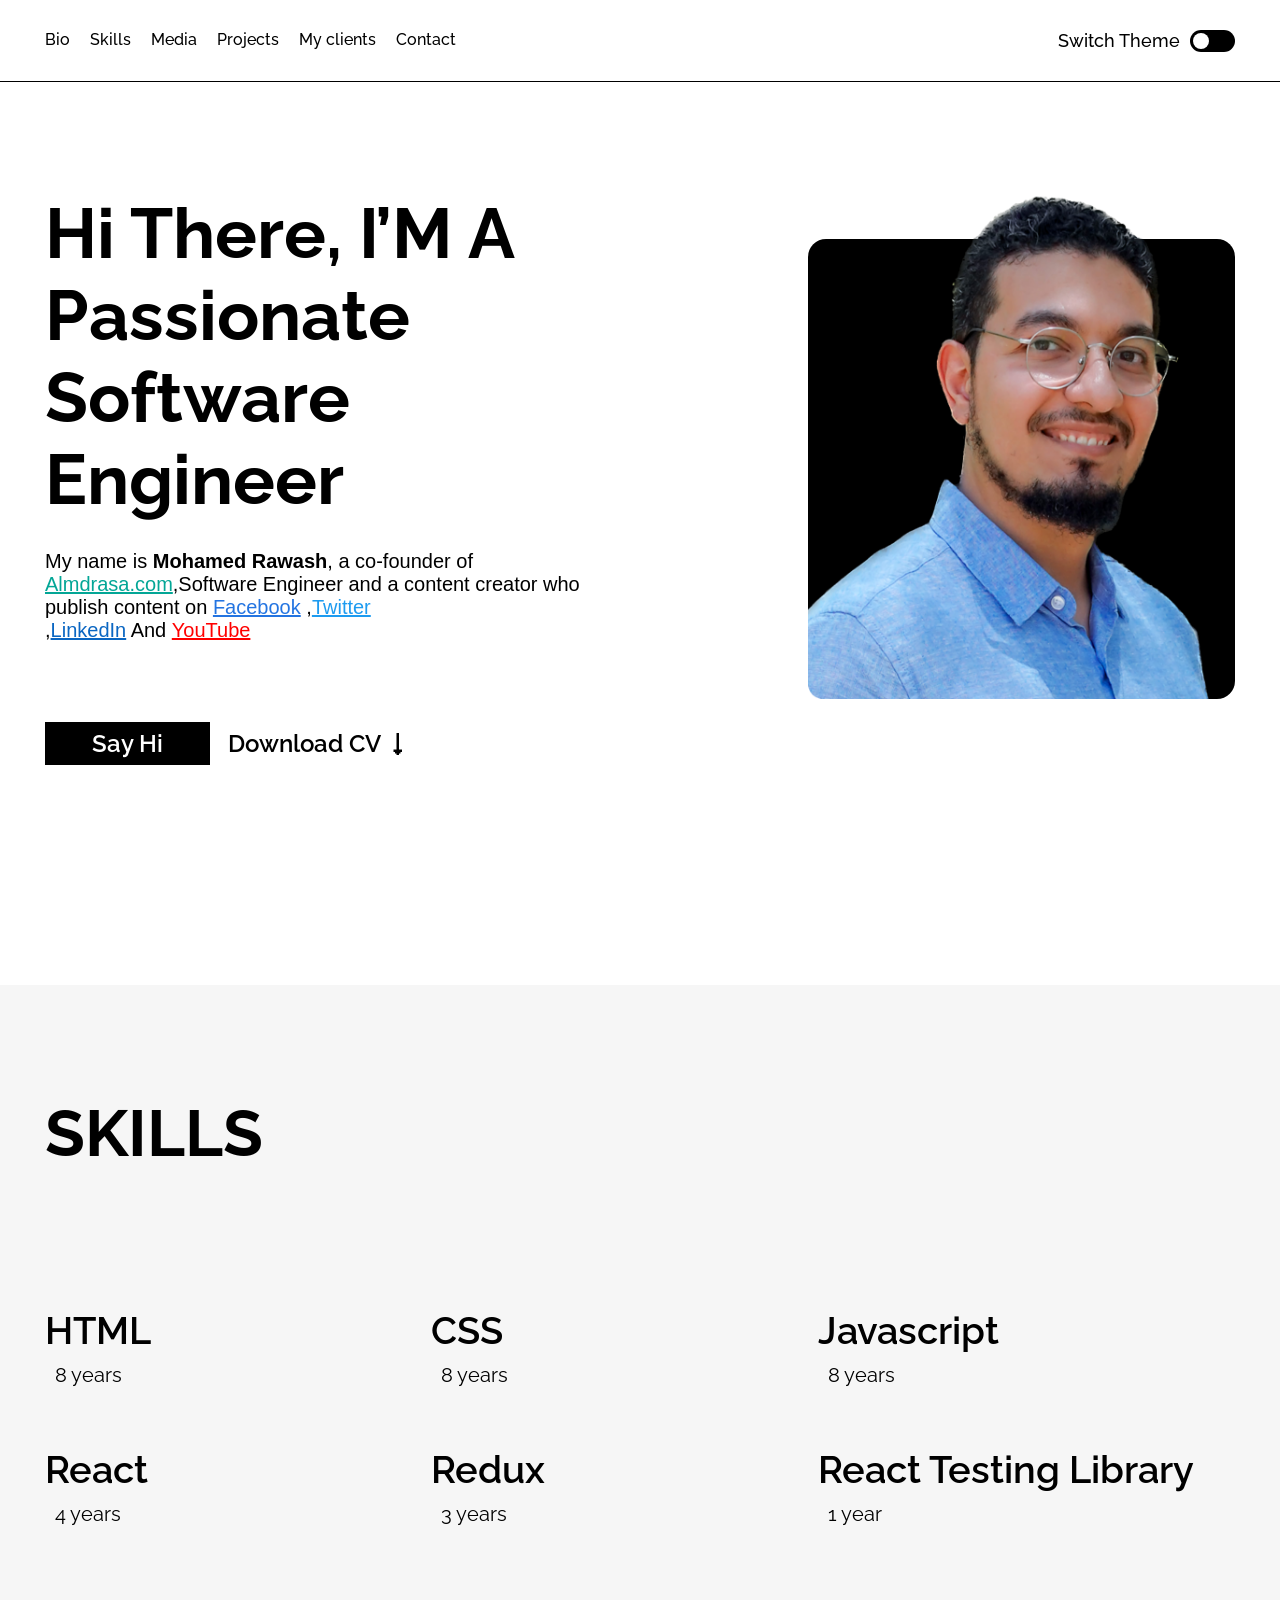
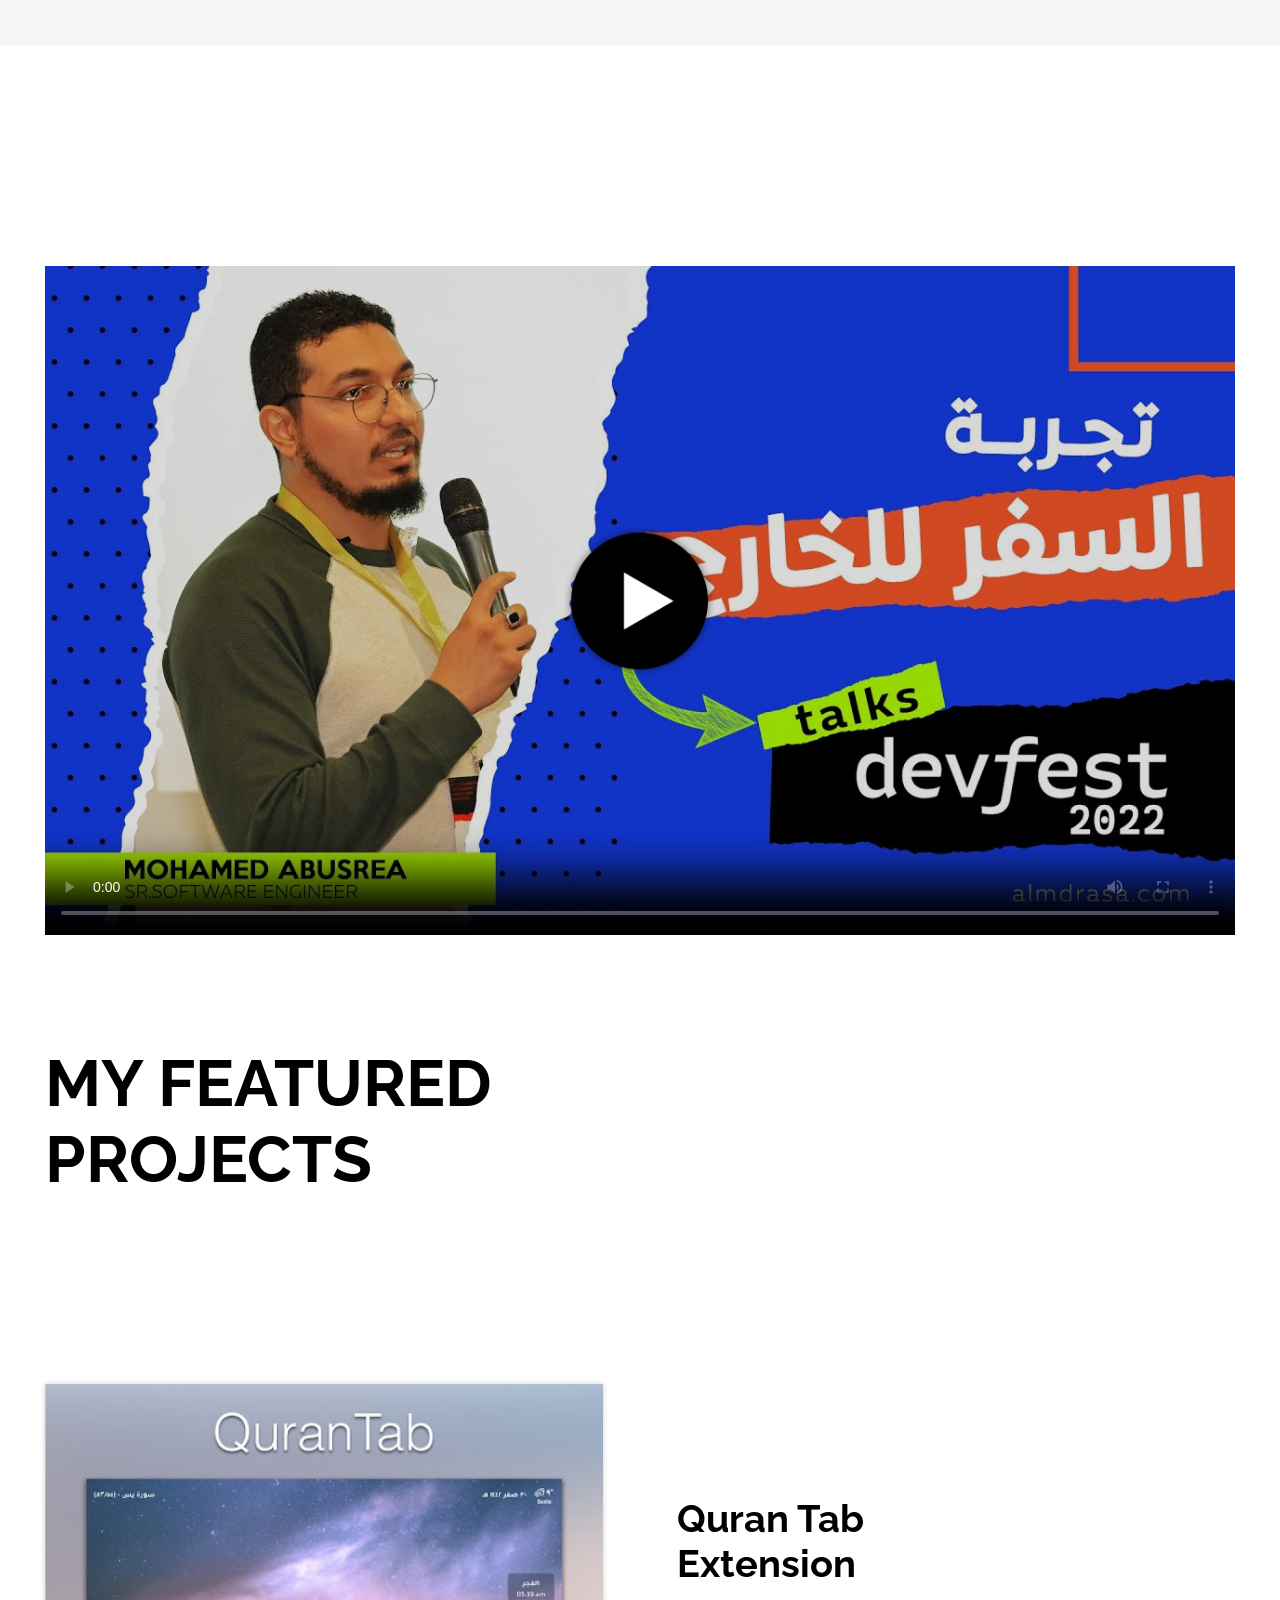
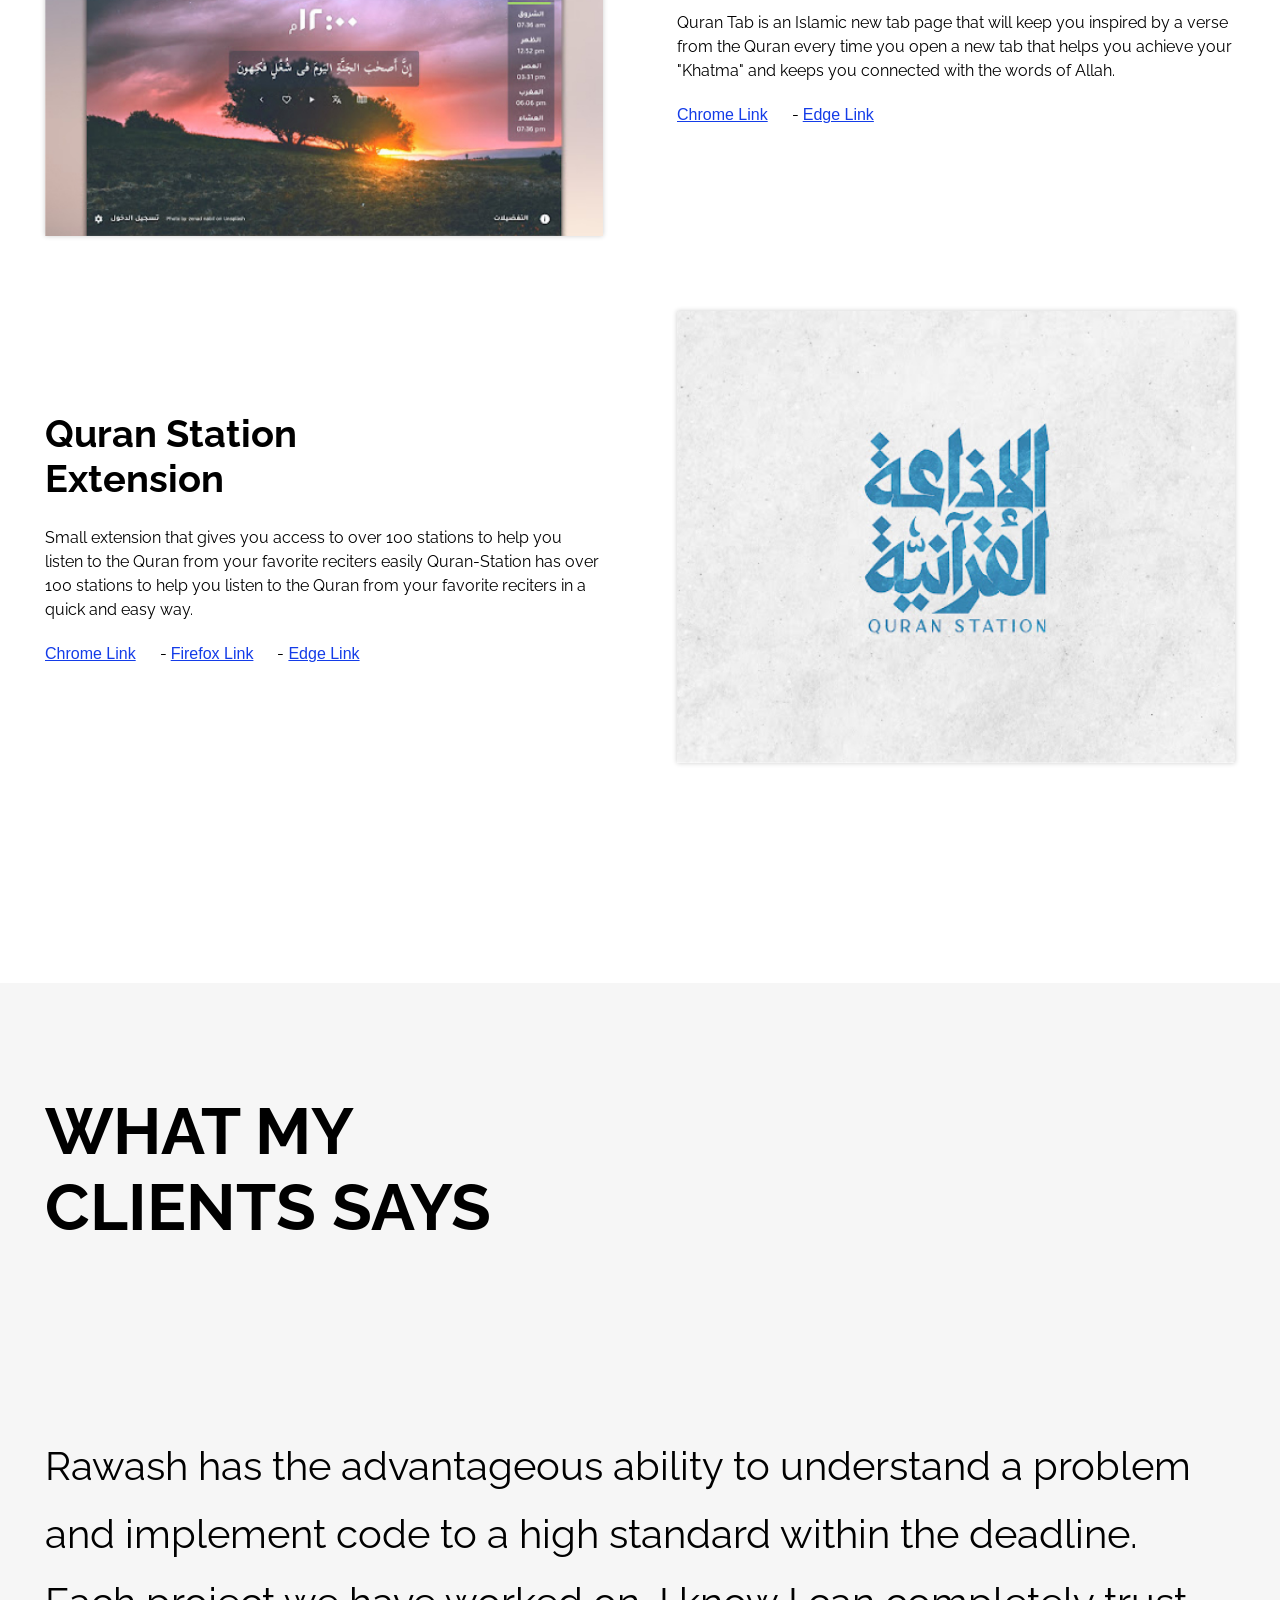
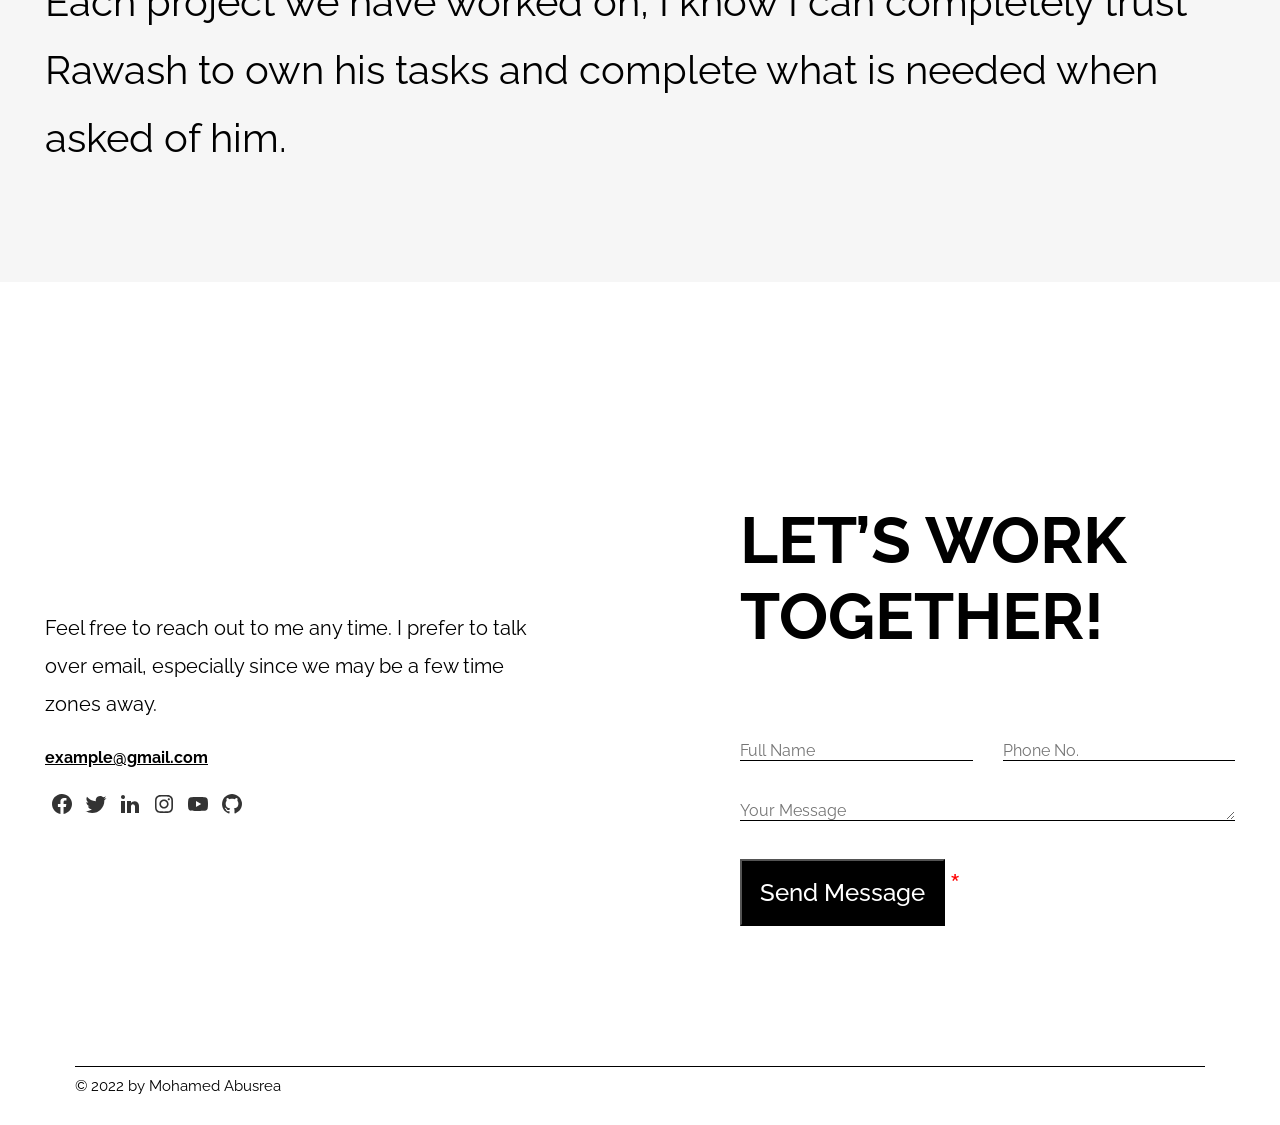
==== commit b79baf36: "Update index.html" ====
--- a/index.html
+++ b/index.html
@@ -120,7 +120,7 @@
         </div>
         <div class="bio__pic-content">
           <img
-            src="./images/Picsart_22-12-28_20-32-05-539.jpg"
+            src="./images/personal-pic.png"
             alt="image of Mohamed Rawash"
             class="bio__pic" />
         </div>
